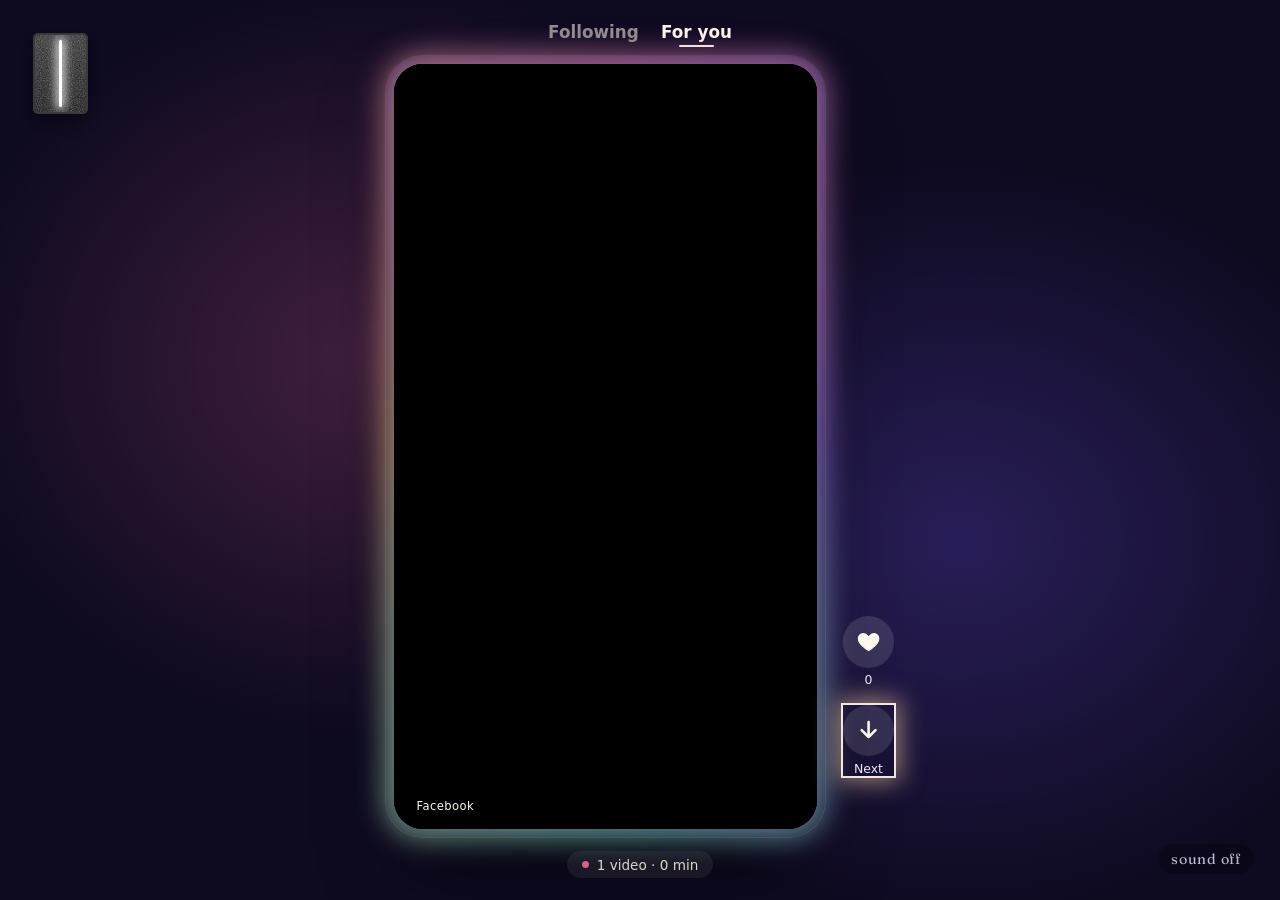
==== imagined-world/index.html @ 4d2391d4 "feat(imagined-world): sin paisaje; cada aparato tiene su propia experiencia Se quita el paisaje (Thr" ====
<!DOCTYPE html>
<html lang="en">
<head>
  <meta charset="UTF-8">
  <meta name="viewport" content="width=device-width, initial-scale=1">
  <title>Imagined World · Digital Escapism</title>
  <meta name="description" content="Imagined World: what the device gives you. Part of Digital Escapism.">
  <meta name="theme-color" content="#0e0a20">

  <!-- Única dependencia externa: tipografía Fraunces (SIL Open Font License) -->
  <link rel="preconnect" href="https://fonts.googleapis.com">
  <link rel="preconnect" href="https://fonts.gstatic.com" crossorigin>
  <link rel="stylesheet" href="https://fonts.googleapis.com/css2?family=Fraunces:ital,opsz,wght@0,9..144,300;0,9..144,400;0,9..144,600;1,9..144,300;1,9..144,400&display=swap">

  <link rel="stylesheet" href="css/imagined.css">     <!-- base, portal, reels -->
  <link rel="stylesheet" href="css/experiences.css">  <!-- series, juego, música, decisiones, VR, construir -->
</head>
<body class="iw-body">

  <!-- ============ LA EXPERIENCIA DEL APARATO (la monta js/exp-*.js) ============ -->
  <main class="iw-stage" id="iw-stage" aria-label="The imagined world"></main>

  <!-- Tarjeta de inicio del aparato ("Play" / "Start": también enciende el sonido) -->
  <div class="iw-card" id="iw-card" hidden>
    <p class="iw-card__kicker"></p>
    <h1 class="iw-card__title"></h1>
    <p class="iw-card__sub"></p>
    <button class="iw-card__go" type="button">Play</button>
  </div>

  <!-- ============ REELS: el celular (reels.js) ============ -->
  <section class="iw-reels" id="iw-reels" aria-label="Short videos" hidden>
    <div class="iw-reels__top" aria-hidden="true">
      <span class="iw-reels__tab">Following</span>
      <span class="iw-reels__tab iw-reels__tab--on">For you</span>
    </div>

    <div class="iw-reels__stage">
      <div class="iw-reels__phone">
        <div class="iw-reels__screen" id="iw-reels-screen"><!-- reels.js --></div>
      </div>

      <div class="iw-reels__rail">
        <button class="iw-reels__btn" id="iw-reels-like" type="button" aria-label="Like this video">
          <svg viewBox="0 0 24 24" aria-hidden="true"><path d="M12 20.5s-7.5-4.6-9.3-9.2C1.4 8 3.4 4.5 6.9 4.5c2.1 0 3.6 1.2 5.1 3 1.5-1.8 3-3 5.1-3 3.5 0 5.5 3.5 4.2 6.8-1.8 4.6-9.3 9.2-9.3 9.2z"/></svg>
          <span id="iw-reels-likes">0</span>
        </button>
        <button class="iw-reels__btn" id="iw-reels-next" type="button" aria-label="Next video">
          <svg viewBox="0 0 24 24" aria-hidden="true"><path d="M12 4v14M5.5 11.5 12 18l6.5-6.5" fill="none" stroke-width="2.4" stroke-linecap="round" stroke-linejoin="round"/></svg>
          <span>Next</span>
        </button>
      </div>
    </div>

    <p class="iw-reels__meter"><span class="iw-reels__dot" aria-hidden="true"></span><span id="iw-reels-meter">0 videos · 0 min</span></p>
  </section>

  <p class="iw-toast" id="iw-toast" aria-live="polite"></p>

  <!-- PORTAL a la realidad: gris, parpadea y llama la atención cada vez más -->
  <a class="iw-portal" id="iw-portal" href="../muted-world/index.html" aria-label="A crack back to your room. Return to the real world">
    <span class="iw-portal__ring" aria-hidden="true"></span>
    <span class="iw-portal__door" aria-hidden="true"><span class="iw-portal__crack"></span></span>
    <span class="iw-portal__msg" id="iw-portal-msg" aria-hidden="true"></span>
  </a>

  <button class="iw-mute" id="iw-mute" type="button" aria-pressed="true">sound off</button>

  <!-- Llegada: el blanco de la transición se abre -->
  <div class="iw-flash" id="iw-flash" aria-hidden="true"></div>

  <noscript>
    <p class="iw-noscript">This world needs JavaScript to open.</p>
  </noscript>

  <!-- Scripts clásicos (funcionan también con doble clic). El orden importa. -->
  <script src="js/scene-data.js"></script>
  <script src="js/audio.js"></script>
  <script src="js/residual-motif.js"></script>
  <script src="js/media-links.js"></script>   <!-- ← tus 10 links -->
  <script src="js/reels.js"></script>         <!-- celular -->
  <script src="js/exp-video.js"></script>     <!-- portátil -->
  <script src="js/exp-online.js"></script>    <!-- mando -->
  <script src="js/exp-music.js"></script>     <!-- audífonos -->
  <script src="js/exp-choice.js"></script>    <!-- computadora -->
  <script src="js/exp-vr.js"></script>        <!-- lentes VR -->
  <script src="js/exp-sandbox.js"></script>   <!-- consola portátil -->
  <script src="js/imagined.js"></script>
</body>
</html>
---- imagined-world/css/imagined.css ----
/* =========================================================================
   IMAGINED WORLD · imagined.css
   Base común: escenario, tarjeta de inicio, avisos, portal a la realidad,
   sonido y el reproductor de reels (celular). Las demás experiencias
   están en experiences.css. Todas las clases usan el prefijo .iw-
   ========================================================================= */

:root {
  --iw-text: #fff8ef;
  --iw-text-soft: #f1e4ff;
  --iw-warm: #ffd9a8;
  --iw-bg: #0e0a20;
  --iw-font: "Fraunces", Georgia, "Times New Roman", serif;
  --iw-ui: system-ui, -apple-system, "Segoe UI", Roboto, sans-serif;
  --iw-ease: cubic-bezier(.33, 0, .2, 1);
}

*, *::before, *::after { box-sizing: border-box; }

html, body { margin: 0; height: 100%; }

.iw-body {
  overflow: hidden;
  background: var(--iw-bg);
  color: var(--iw-text);
  font-family: var(--iw-font);
  -webkit-font-smoothing: antialiased;
  -webkit-tap-highlight-color: transparent;
}

/* :where() deja este reset con prioridad baja: cada botón define su estilo */
.iw-body :where(button) {
  font: inherit;
  color: inherit;
  background: none;
  border: 0;
  padding: 0;
  cursor: pointer;
}

.iw-body :focus { outline: none; }
.iw-body :focus-visible {
  outline: none;
  box-shadow: 0 0 0 2px rgba(255, 248, 239, .9), 0 0 24px 6px rgba(255, 217, 168, .55);
}

/* Lo oculto con el atributo hidden se queda oculto aunque su clase defina display */
[hidden] { display: none !important; }

.iw-visually-hidden {
  position: absolute;
  width: 1px;
  height: 1px;
  overflow: hidden;
  clip: rect(0 0 0 0);
  white-space: nowrap;
}

/* La experiencia del aparato ocupa toda la pantalla */
.iw-stage {
  position: fixed;
  inset: 0;
  overflow: hidden;
}

/* El residuo de la realidad: siempre en gris */
.iw-residue {
  display: block;
  filter: grayscale(1) drop-shadow(0 0 12px rgba(255, 255, 255, .2));
  user-select: none;
  -webkit-user-drag: none;
}

.iw-residue-btn {
  position: absolute;
  z-index: 3;
  border-radius: 50%;
}

.iw-residue-btn .iw-residue { width: 100%; height: 100%; }

/* =========================================================================
   TARJETA DE INICIO ("Play" / "Start")
   ========================================================================= */
.iw-card {
  position: fixed;
  inset: 0;
  z-index: 20;
  display: grid;
  place-content: center;
  justify-items: center;
  gap: .8rem;
  padding: 1.5rem;
  text-align: center;
  background: radial-gradient(ellipse 60% 55% at 50% 50%, rgba(30, 20, 60, .55), rgba(8, 6, 18, .86));
  backdrop-filter: blur(10px);
  -webkit-backdrop-filter: blur(10px);
  opacity: 0;
  transition: opacity .5s var(--iw-ease);
}

.iw-card--on { opacity: 1; }

.iw-card__kicker {
  margin: 0;
  color: var(--iw-text-soft);
  font-family: var(--iw-ui);
  font-size: .78rem;
  font-weight: 600;
  letter-spacing: .3em;
  text-transform: uppercase;
  opacity: .8;
}

.iw-card__title {
  margin: 0;
  font-weight: 300;
  font-style: italic;
  font-size: clamp(2.4rem, 7vw, 5rem);
  line-height: 1;
}

.iw-card__sub {
  max-width: 30ch;
  margin: 0 0 1rem;
  color: var(--iw-text-soft);
  font-size: clamp(1.05rem, 2vw, 1.35rem);
  font-style: italic;
}

.iw-card__go {
  min-width: 9rem;
  padding: .95rem 2.2rem;
  border-radius: 999px;
  background: linear-gradient(135deg, #ff8fc4, #b38cff);
  color: #1a1030;
  font-family: var(--iw-ui);
  font-size: 1rem;
  font-weight: 700;
  letter-spacing: .12em;
  text-transform: uppercase;
  box-shadow: 0 10px 40px -8px rgba(255, 143, 196, .7);
  transition: scale .2s, box-shadow .2s;
}

.iw-body .iw-card__go:hover { scale: 1.05; box-shadow: 0 14px 50px -6px rgba(255, 143, 196, .9); }

/* =========================================================================
   AVISOS Y SONIDO
   ========================================================================= */
.iw-toast {
  position: fixed;
  left: 50%;
  bottom: clamp(8rem, 22vh, 11rem);   /* por encima de paletas y paneles */
  z-index: 14;
  width: min(34rem, 88vw);
  margin: 0;
  translate: -50% 0;
  text-align: center;
  font-style: italic;
  font-size: clamp(1.1rem, 2.3vw, 1.6rem);
  text-shadow: 0 3px 18px rgba(0, 0, 0, .8);
  opacity: 0;
  pointer-events: none;
  transition: opacity .9s var(--iw-ease);
}

.iw-toast--on { opacity: 1; }

.iw-mute {
  position: fixed;
  right: clamp(.9rem, 3vw, 1.6rem);
  bottom: clamp(.9rem, 3vw, 1.6rem);
  z-index: 16;
  padding: .4rem .85rem;
  border-radius: 999px;
  background: rgba(0, 0, 0, .3);
  color: var(--iw-text-soft);
  font-size: .9rem;
  letter-spacing: .05em;
  opacity: .8;
}

.iw-body .iw-mute:hover { opacity: 1; }

.iw-flash {
  position: fixed;
  inset: 0;
  z-index: 50;
  background: #fff;
  pointer-events: none;
  transition: opacity 2.4s var(--iw-ease);
}

.iw-flash--gone { opacity: 0; }

.iw-noscript {
  position: fixed;
  inset: 0;
  z-index: 60;
  display: grid;
  place-items: center;
  margin: 0;
  background: var(--iw-bg);
  font-style: italic;
  font-size: 1.4rem;
}

/* =========================================================================
   PORTAL A LA REALIDAD
   Lo único en blanco y negro (como el Muted World). Parpadea como un
   fluorescente viejo y, con el tiempo, llama más (--louder, --loudest).
   ========================================================================= */
.iw-portal {
  position: fixed;
  left: clamp(.9rem, 3vw, 1.8rem);
  top: clamp(.9rem, 3vw, 1.8rem);
  z-index: 18;
  display: grid;
  grid-template-columns: auto auto;
  align-items: center;
  gap: .8rem;
  padding: .4rem;
  border-radius: 1rem;
  color: #d0d0d0;
  text-decoration: none;
  filter: grayscale(1);
}

.iw-portal__door {
  position: relative;
  width: clamp(2.6rem, 4vw, 3.4rem);
  aspect-ratio: 2 / 3;
  overflow: hidden;
  border-radius: 3px;
  background:
    url("data:image/svg+xml,%3Csvg xmlns='http://www.w3.org/2000/svg' width='80' height='80'%3E%3Cfilter id='n'%3E%3CfeTurbulence type='fractalNoise' baseFrequency='.9' numOctaves='2'/%3E%3C/filter%3E%3Crect width='100%25' height='100%25' filter='url(%23n)' opacity='.5'/%3E%3C/svg%3E"),
    linear-gradient(180deg, #2a2a2a, #0c0c0c);
  box-shadow: 0 0 0 2px #3a3a3a, 0 8px 24px rgba(0, 0, 0, .55);
  transition: scale .6s var(--iw-ease);
}

.iw-portal__crack {
  position: absolute;
  left: 46%;
  top: 6%;
  bottom: 6%;
  width: 3px;
  border-radius: 2px;
  background: #fff;
  box-shadow: 0 0 10px 3px rgba(255, 255, 255, .8);
  animation: iw-fluorescente 3.2s steps(1) infinite;
}

.iw-portal__ring {
  position: absolute;
  left: .4rem;
  top: 50%;
  width: clamp(2.6rem, 4vw, 3.4rem);
  aspect-ratio: 2 / 3;
  translate: 0 -50%;
  border: 2px solid rgba(220, 220, 220, .7);
  border-radius: 6px;
  pointer-events: none;
  animation: iw-llamar 2.6s ease-out infinite;
}

.iw-portal__msg {
  max-width: 13rem;
  padding: .3rem .6rem;
  border-radius: .4rem;
  background: rgba(10, 10, 10, .6);
  font-family: "EB Garamond", Georgia, serif;
  font-style: italic;
  font-size: clamp(.85rem, 1.3vw, 1rem);
  line-height: 1.25;
  opacity: 0;
  transition: opacity 1.2s var(--iw-ease);
}

.iw-portal__msg--on { opacity: 1; }

.iw-body .iw-portal:hover .iw-portal__door,
.iw-body .iw-portal:focus-visible .iw-portal__door { scale: 1.12; }

.iw-body .iw-portal:focus-visible { box-shadow: 0 0 0 2px #d0d0d0, 0 0 24px 6px rgba(210, 210, 210, .5); }

.iw-portal--louder .iw-portal__crack { animation-duration: 1.6s; }
.iw-portal--louder .iw-portal__ring { animation-duration: 1.6s; border-width: 3px; }
.iw-portal--loudest .iw-portal__crack { animation-duration: .9s; }
.iw-portal--loudest .iw-portal__ring { animation-duration: 1.1s; }
.iw-portal--loudest .iw-portal__door { animation: iw-zumbido 4s ease-in-out infinite; }

@keyframes iw-fluorescente {
  0%, 100% { opacity: 1; }
  8% { opacity: .2; }
  10% { opacity: 1; }
  46% { opacity: .9; }
  48% { opacity: .1; }
  51% { opacity: 1; }
  53% { opacity: .35; }
  55% { opacity: 1; }
}

@keyframes iw-llamar {
  0% { opacity: .9; scale: 1; }
  100% { opacity: 0; scale: 1.9; }
}

@keyframes iw-zumbido {
  0%, 86%, 100% { translate: 0 0; }
  88% { translate: -2px 0; }
  90% { translate: 2px 0; }
  92% { translate: -2px 0; }
  94% { translate: 1px 0; }
}

@keyframes iw-latido { to { scale: .8; opacity: .75; } }
@keyframes iw-flotar {
  from { transform: translateY(-6px); }
  to { transform: translateY(6px); }
}

/* =========================================================================
   REELS · el celular (reels.js)
   ========================================================================= */
.iw-reels {
  position: fixed;
  inset: 0;
  z-index: 11;
  display: grid;
  grid-template-rows: auto 1fr auto;
  justify-items: center;
  align-items: center;
  gap: .9rem;
  padding: clamp(.8rem, 2.4vh, 1.6rem) 1rem;
  background:
    radial-gradient(ellipse 50% 60% at 30% 40%, rgba(255, 110, 170, .22), transparent 70%),
    radial-gradient(ellipse 50% 60% at 75% 60%, rgba(120, 90, 255, .25), transparent 70%),
    #0e0a20;
  opacity: 0;
  transition: opacity .6s var(--iw-ease);
}

.iw-reels--on { opacity: 1; }

.iw-reels__top {
  display: flex;
  gap: 1.4rem;
  font-family: var(--iw-ui);
  font-size: clamp(.95rem, 1.6vw, 1.05rem);
  font-weight: 600;
}

.iw-reels__tab { color: rgba(255, 248, 239, .55); }

.iw-reels__tab--on {
  position: relative;
  color: var(--iw-text);
}

.iw-reels__tab--on::after {
  content: "";
  position: absolute;
  left: 25%;
  right: 25%;
  bottom: -.35rem;
  height: 2px;
  border-radius: 2px;
  background: var(--iw-text);
}

.iw-reels__stage {
  display: flex;
  align-items: flex-end;
  gap: 1.1rem;
  height: 100%;
  min-height: 0;
}

.iw-reels__phone {
  position: relative;
  height: min(100%, 880px);
  aspect-ratio: 9 / 16;
  max-width: calc(100vw - 7rem);
  padding: 8px;
  border-radius: 2.3rem;
  background: linear-gradient(160deg, #2a2347, #100c20);
  box-shadow: 0 0 0 1px rgba(255, 255, 255, .1), 0 40px 90px -30px rgba(0, 0, 0, .9);
  isolation: isolate;
}

/* Marco con luz que gira */
.iw-reels__phone::before {
  content: "";
  position: absolute;
  inset: -3px;
  z-index: -1;
  border-radius: 2.5rem;
  background: conic-gradient(from var(--iw-giro, 0deg), #ff8fc4, #b38cff, #7fe6d0, #ffd28a, #ff8fc4);
  filter: blur(14px);
  opacity: .55;
  animation: iw-borde 8s linear infinite;
}

@property --iw-giro {
  syntax: "<angle>";
  inherits: false;
  initial-value: 0deg;
}

@keyframes iw-borde { to { --iw-giro: 360deg; } }

.iw-reels__screen {
  position: relative;
  height: 100%;
  overflow: hidden;
  border-radius: 1.8rem;
  background: #000;
}

.iw-reel {
  position: absolute;
  inset: 0;
  display: grid;
  place-items: center;
  background: #000;
  transition: transform .65s cubic-bezier(.3, 0, .2, 1), opacity .65s;
}

.iw-reel--in { transform: translateY(100%); }
.iw-reel--out { transform: translateY(-100%); opacity: .4; }

.iw-reel iframe {
  position: absolute;
  inset: 0;
  width: 100%;
  height: 100%;
  border: 0;
  background: #000;
}

.iw-reel__loading {
  position: absolute;
  inset: 0;
  background: linear-gradient(110deg, #120c24 30%, #2b2050 50%, #120c24 70%) 0 0 / 300% 100%;
  animation: iw-cargando 1.4s linear infinite;
  pointer-events: none;
  transition: opacity .6s;
}

.iw-reel--loaded .iw-reel__loading { opacity: 0; }

@keyframes iw-cargando { to { background-position: -300% 0; } }

.iw-reel__chip {
  position: absolute;
  left: .8rem;
  bottom: .8rem;
  padding: .2rem .6rem;
  border-radius: 999px;
  background: rgba(0, 0, 0, .45);
  font-family: var(--iw-ui);
  font-size: .72rem;
  letter-spacing: .04em;
  pointer-events: none;
}

.iw-reel--card {
  align-content: center;
  gap: .6rem;
  padding: 2rem;
  text-align: center;
  background: linear-gradient(160deg, #3a2a6e, #1a1238 60%, #4a1f4f);
}

.iw-reel__platform { margin: 0; font-size: 1.6rem; font-style: italic; }
.iw-reel__note { margin: 0; opacity: .8; }

.iw-reel__open {
  margin-top: .6rem;
  padding: .6rem 1.3rem;
  border: 1px solid rgba(255, 248, 239, .7);
  border-radius: 999px;
  color: var(--iw-text);
  text-decoration: none;
}

/* El residuo en el feed: la foto vacía, en gris */
.iw-reel--blank {
  align-content: center;
  gap: .5rem;
  background: #d9d9d9;
  color: #2a2a2a;
  filter: grayscale(1);
  font-family: "EB Garamond", Georgia, serif;
  font-style: italic;
  font-size: 1.3rem;
}

.iw-reel--blank img { width: 42%; opacity: .8; }
.iw-reel--blank p { margin: 0; }

.iw-reel__sub { font-size: .85rem; opacity: .65; }

.iw-reel--gen {
  overflow: hidden;
  background: linear-gradient(160deg, hsl(var(--h) 70% 30%), hsl(calc(var(--h) + 60) 70% 18%));
}

.iw-reel__blob {
  position: absolute;
  width: 70%;
  aspect-ratio: 1;
  border-radius: 50%;
  background: radial-gradient(circle, hsl(calc(var(--h) + 30) 90% 70%), transparent 70%);
  animation: iw-flotar 3s ease-in-out infinite alternate;
}

.iw-reel__blob--2 { width: 50%; translate: 30% 40%; animation-delay: -1.5s; }

.iw-reel--gen .iw-reel__sub { position: absolute; bottom: 1.2rem; }

.iw-reels__rail {
  display: grid;
  gap: 1.1rem;
  padding-bottom: 12%;
}

.iw-reels__btn {
  position: relative;
  display: grid;
  justify-items: center;
  gap: .3rem;
  font-family: var(--iw-ui);
  font-size: .78rem;
  color: var(--iw-text-soft);
}

.iw-reels__btn svg {
  width: 3.2rem;
  height: 3.2rem;
  padding: .8rem;
  border-radius: 50%;
  background: rgba(255, 255, 255, .12);
  fill: var(--iw-text);
  stroke: var(--iw-text);
  transition: background-color .3s, scale .3s;
}

.iw-reels__btn #iw-reels-likes { font-variant-numeric: tabular-nums; }

.iw-body .iw-reels__btn:hover svg { background: rgba(255, 255, 255, .22); scale: 1.06; }

.iw-reels__btn--liked svg { fill: #ff6f9c; stroke: #ff6f9c; }

.iw-reels__heart {
  position: absolute;
  left: 50%;
  top: 30%;
  width: 14px;
  aspect-ratio: 1;
  margin-left: -7px;
  background: #ff6f9c;
  clip-path: polygon(50% 100%, 4% 46%, 2% 22%, 16% 4%, 34% 2%, 50% 18%, 66% 2%, 84% 4%, 98% 22%, 96% 46%);
  pointer-events: none;
  animation: iw-corazon var(--d, 1.2s) ease-out forwards;
}

@keyframes iw-corazon {
  to { transform: translate(var(--dx), -90px) scale(1.6); opacity: 0; }
}

.iw-reels__meter {
  display: flex;
  align-items: center;
  gap: .5rem;
  margin: 0;
  padding: .35rem .9rem;
  border-radius: 999px;
  background: rgba(255, 255, 255, .08);
  font-family: var(--iw-ui);
  font-size: .85rem;
  font-variant-numeric: tabular-nums;
  opacity: .85;
}

.iw-reels__dot {
  width: 7px;
  height: 7px;
  border-radius: 50%;
  background: #ff6f9c;
  animation: iw-latido 1.2s ease-in-out infinite alternate;
}

@media (max-width: 40rem) {
  .iw-reels { padding: .6rem; gap: .5rem; }
  .iw-reels__stage { position: relative; width: 100%; justify-content: center; }
  .iw-reels__phone { width: 100%; height: 100%; max-width: none; aspect-ratio: auto; padding: 5px; border-radius: 1.6rem; }
  .iw-reels__screen { border-radius: 1.3rem; }
  .iw-reels__rail {
    position: absolute;
    right: .7rem;
    bottom: 14%;
    z-index: 2;
    padding: 0;
  }
  .iw-reels__btn span { display: none; }
  .iw-reels__btn svg { width: 2.8rem; height: 2.8rem; padding: .7rem; background: rgba(0, 0, 0, .4); }
}

/* Movimiento reducido: sin animaciones */
@media (prefers-reduced-motion: reduce) {
  *, *::before, *::after {
    animation: none !important;
    transition-duration: .01ms !important;
  }
}
---- imagined-world/css/experiences.css ----
/* =========================================================================
   IMAGINED WORLD · experiences.css
   Una sección por aparato. Arriba a la izquierda siempre está el portal;
   abajo a la derecha, el botón de sonido. Prefijo obligatorio: .iw-
   ========================================================================= */

/* Común: lienzo a pantalla completa */
.iw-game, .iw-music, .iw-video, .iw-choice, .iw-vr, .iw-sand { position: absolute; inset: 0; }

.iw-game__canvas, .iw-music__canvas, .iw-video__canvas, .iw-choice__canvas, .iw-vr__canvas, .iw-sand__canvas {
  position: absolute;
  inset: 0;
  width: 100%;
  height: 100%;
  display: block;
  touch-action: none;
}

.iw-game__help, .iw-music__help, .iw-vr__help {
  position: absolute;
  left: 50%;
  bottom: clamp(.8rem, 3vh, 1.4rem);
  margin: 0;
  translate: -50% 0;
  font-family: var(--iw-ui);
  font-size: .78rem;
  letter-spacing: .04em;
  opacity: .55;
  white-space: nowrap;
  pointer-events: none;
}

@media (max-width: 40rem) {
  .iw-game__help, .iw-music__help, .iw-vr__help {
    bottom: 3.6rem;
    width: 80vw;
    white-space: normal;
    text-align: center;
  }
}

/* =========================================================================
   MANDO · JUEGO EN LÍNEA
   ========================================================================= */
.iw-game { cursor: crosshair; font-family: var(--iw-ui); }

.iw-game__hud {
  position: absolute;
  top: clamp(.9rem, 3vw, 1.6rem);
  right: clamp(.9rem, 3vw, 1.6rem);
  display: grid;
  justify-items: end;
  gap: .2rem;
  text-align: right;
  pointer-events: none;
}

.iw-game__score { display: grid; margin: 0; line-height: 1; }
.iw-game__score b { font-size: clamp(2rem, 5vw, 3.4rem); font-weight: 800; font-variant-numeric: tabular-nums; text-shadow: 0 0 22px rgba(180, 140, 255, .8); }
.iw-game__score span { font-size: .7rem; letter-spacing: .3em; text-transform: uppercase; opacity: .6; }

.iw-game__combo {
  margin: .2rem 0 0;
  font-size: 1.4rem;
  font-weight: 800;
  color: #b38cff;
  transition: color .2s, scale .2s;
}

.iw-game__combo--hot { color: #ff8fc4; scale: 1.25; text-shadow: 0 0 18px #ff8fc4; }

.iw-game__round { margin: 0; font-size: .8rem; letter-spacing: .2em; text-transform: uppercase; opacity: .7; }

/* Tus amigos conectados */
.iw-game__party {
  position: absolute;
  top: clamp(7.5rem, 18vh, 9.5rem);
  left: clamp(.9rem, 3vw, 1.8rem);
  display: grid;
  gap: .35rem;
  margin: 0;
  padding: 0;
  list-style: none;
  font-size: .8rem;
  pointer-events: none;
}

.iw-game__party li { display: flex; align-items: center; gap: .45rem; }
.iw-game__party i { width: 8px; height: 8px; border-radius: 50%; box-shadow: 0 0 8px currentColor; }
.iw-game__you i { background: #bff6ff; }

/* Chat de la partida */
.iw-game__chat {
  position: absolute;
  left: clamp(.9rem, 3vw, 1.8rem);
  bottom: clamp(2.8rem, 8vh, 4rem);
  display: grid;
  gap: .3rem;
  width: min(22rem, 70vw);
  margin: 0;
  padding: 0;
  list-style: none;
  font-size: .88rem;
  pointer-events: none;
}

.iw-game__chat li {
  padding: .3rem .6rem;
  border-radius: .5rem;
  background: rgba(10, 6, 30, .55);
  animation: iw-chat .35s var(--iw-ease) both;
}

.iw-game__chat li b { font-weight: 700; }

/* El mensaje de fuera: gris, sin abrir */
.iw-game__outside {
  color: #9a9a9a;
  font-family: "EB Garamond", Georgia, serif;
  font-style: italic;
  filter: grayscale(1);
}

@keyframes iw-chat { from { opacity: 0; translate: -12px 0; } }

.iw-game__banner {
  position: absolute;
  left: 50%;
  top: 34%;
  margin: 0;
  translate: -50% -50%;
  font-size: clamp(2.2rem, 7vw, 5rem);
  font-weight: 800;
  letter-spacing: .08em;
  text-transform: uppercase;
  text-shadow: 0 0 30px #b38cff;
  opacity: 0;
  pointer-events: none;
}

.iw-game__banner--on { animation: iw-banner 1.6s var(--iw-ease) both; }

@keyframes iw-banner {
  0% { opacity: 0; scale: .6; }
  20% { opacity: 1; scale: 1.05; }
  70% { opacity: 1; scale: 1; }
  100% { opacity: 0; scale: 1.15; }
}

/* La burbuja sin respuesta flota sola, en gris */
.iw-game__residue {
  left: 58%;
  top: 18%;
  width: clamp(4rem, 9vw, 7rem);
  aspect-ratio: 1;
  opacity: .6;
  animation: iw-deriva-lenta 26s ease-in-out infinite alternate;
}

@keyframes iw-deriva-lenta {
  0% { translate: 0 0; }
  50% { translate: -30vw 18vh; }
  100% { translate: 12vw 40vh; }
}

/* =========================================================================
   AUDÍFONOS · MÚSICA
   ========================================================================= */
.iw-music { --vol: .35; }

/* Las voces de la realidad: se apagan cuando sube el volumen */
.iw-music__voices { position: absolute; inset: 0; pointer-events: none; }

.iw-music__voices span {
  position: absolute;
  left: var(--x);
  top: var(--y);
  color: #c9c9c9;
  font-family: "EB Garamond", Georgia, serif;
  font-style: italic;
  font-size: clamp(1rem, 2.2vw, 1.6rem);
  filter: grayscale(1) blur(calc(var(--vol) * 6px));
  opacity: calc(1 - var(--vol) * 1.1);
  animation: iw-voz 14s ease-in-out calc(var(--i) * -2.3s) infinite alternate;
  transition: opacity .4s, filter .4s;
}

@keyframes iw-voz { to { translate: 4vw -3vh; } }

.iw-music__track {
  position: absolute;
  left: clamp(.9rem, 3vw, 1.8rem);
  bottom: clamp(1rem, 4vh, 2rem);
  width: min(20rem, 60vw);
  padding: .9rem 1.1rem;
  border-radius: 1rem;
  background: rgba(14, 8, 40, .55);
  backdrop-filter: blur(10px);
  font-family: var(--iw-ui);
}

.iw-music__now { margin: 0; font-size: .68rem; letter-spacing: .25em; text-transform: uppercase; opacity: .6; }
.iw-music__title { margin: .2rem 0 0; font-family: var(--iw-font); font-style: italic; font-size: 1.35rem; }
.iw-music__artist { margin: 0 0 .7rem; font-size: .78rem; opacity: .65; }

.iw-music__bar { height: 4px; overflow: hidden; border-radius: 4px; background: rgba(255, 255, 255, .15); }
.iw-music__bar span { display: block; height: 100%; background: linear-gradient(90deg, #ff8fc4, #b38cff); transform-origin: left; transform: scaleX(0); transition: transform .4s; }

.iw-music__section { margin: .45rem 0 0; font-size: .7rem; letter-spacing: .2em; text-transform: uppercase; opacity: .7; }
.iw-music[data-section="drop"] .iw-music__section { color: #ff8fc4; opacity: 1; }

/* Control de volumen grande y vertical */
.iw-music__volume {
  position: absolute;
  right: clamp(1rem, 4vw, 2.4rem);
  top: 50%;
  display: grid;
  justify-items: center;
  gap: .7rem;
  translate: 0 -50%;
  font-family: var(--iw-ui);
}

.iw-music__volume-label { font-size: .72rem; letter-spacing: .22em; text-transform: uppercase; }
.iw-music__volume-value { font-size: 1.1rem; font-weight: 700; font-variant-numeric: tabular-nums; }

.iw-music__volume input {
  writing-mode: vertical-lr;
  direction: rtl;
  width: 2.6rem;
  height: min(46vh, 22rem);
  accent-color: #ff8fc4;
  cursor: pointer;
}

.iw-music__residue {
  right: clamp(5rem, 12vw, 9rem);
  top: clamp(5rem, 14vh, 8rem);
  width: clamp(3.4rem, 7vw, 5rem);
  aspect-ratio: 1;
  opacity: .75;
}

/* =========================================================================
   PORTÁTIL · SERIES
   ========================================================================= */
.iw-video { font-family: var(--iw-ui); background: #000; }

/* Franjas de cine */
.iw-video__bars {
  position: absolute;
  inset: 0;
  pointer-events: none;
  background: linear-gradient(#000 0 7%, transparent 7% 93%, #000 93%);
}

.iw-video__top {
  position: absolute;
  top: clamp(1rem, 3vw, 1.7rem);
  right: clamp(1rem, 3vw, 1.8rem);
  display: grid;
  justify-items: end;
  text-align: right;
}

.iw-video__show { margin: 0; font-size: .7rem; letter-spacing: .22em; text-transform: uppercase; opacity: .6; }
.iw-video__ep { margin: .2rem 0 0; font-weight: 700; }

/* Subtítulos */
.iw-video__sub {
  position: absolute;
  left: 50%;
  bottom: 19%;
  width: min(44rem, 90vw);
  margin: 0;
  translate: -50% 0;
  text-align: center;
  font-family: var(--iw-font);
  font-size: clamp(1.25rem, 2.8vw, 2rem);
  text-shadow: 0 2px 6px #000, 0 0 22px rgba(0, 0, 0, .9);
  min-height: 1.3em;
}

.iw-video__skip {
  position: absolute;
  right: clamp(1rem, 4vw, 2.4rem);
  bottom: 24%;
  padding: .7rem 1.3rem;
  border: 1px solid rgba(255, 255, 255, .6);
  border-radius: .4rem;
  background: rgba(0, 0, 0, .45);
  font-weight: 600;
}

.iw-video__controls {
  position: absolute;
  left: 0;
  right: 0;
  bottom: 0;
  padding: 2.2rem clamp(1rem, 4vw, 2.4rem) clamp(3.2rem, 8vh, 4rem);
  background: linear-gradient(transparent, rgba(0, 0, 0, .75));
}

.iw-video__title { margin: 0 0 .6rem; font-weight: 600; }

.iw-video__bar { height: 4px; overflow: hidden; border-radius: 4px; background: rgba(255, 255, 255, .25); }
.iw-video__bar span { display: block; height: 100%; background: #ff4f6a; transform-origin: left; transform: scaleX(0); }

.iw-video__time { margin: .45rem 0 0; font-size: .8rem; font-variant-numeric: tabular-nums; opacity: .75; }

/* "Next episode in 5…" */
.iw-video__next {
  position: absolute;
  inset: 0;
  z-index: 2;
  display: grid;
  place-content: center;
  justify-items: center;
  gap: .6rem;
  background: rgba(0, 0, 0, .9);
  text-align: center;
  animation: iw-chat .5s var(--iw-ease) both;
}

.iw-video__next-label { margin: 0; font-size: clamp(1.1rem, 2.4vw, 1.5rem); }
.iw-video__next-label b { font-size: 1.4em; color: #ff4f6a; }
.iw-video__next-title { margin: 0; font-family: var(--iw-font); font-style: italic; font-size: clamp(1.4rem, 3.4vw, 2.4rem); }

.iw-video__now {
  margin-top: .6rem;
  padding: .8rem 1.8rem;
  border-radius: .4rem;
  background: #fff;
  color: #000;
  font-weight: 700;
}

.iw-video__watched { margin: .8rem 0 0; font-size: .85rem; opacity: .6; }

/* El reflejo en la pantalla apagada: la pila de hojas */
.iw-video__reflection {
  position: absolute;
  left: 50%;
  top: 50%;
  translate: -50% -50%;
  width: min(36vmin, 18rem);
  aspect-ratio: 1;
  opacity: .22;
  filter: blur(1.5px);
  z-index: -1;
}

.iw-video__residue { position: absolute; inset: 0; width: 100%; height: 100%; }

/* =========================================================================
   COMPUTADORA · JUEGO DE DECISIONES
   ========================================================================= */
.iw-choice { font-family: var(--iw-ui); }

.iw-choice__hud {
  position: absolute;
  top: clamp(.9rem, 3vw, 1.6rem);
  right: clamp(.9rem, 3vw, 1.6rem);
  display: grid;
  justify-items: end;
  gap: .2rem;
  text-align: right;
}

.iw-choice__name { margin: 0; font-size: .7rem; letter-spacing: .25em; text-transform: uppercase; opacity: .75; }
.iw-choice__turn { margin: 0; font-size: 1.6rem; font-weight: 800; font-variant-numeric: tabular-nums; text-shadow: 0 2px 14px rgba(0, 0, 0, .5); }

/* El reloj detenido, junto al contador que sí avanza */
.iw-choice__residue {
  position: relative;
  width: clamp(3rem, 6vw, 4.4rem);
  aspect-ratio: 1;
  margin-top: .4rem;
  opacity: .85;
}

.iw-choice__panel {
  position: absolute;
  left: 50%;
  bottom: clamp(3rem, 8vh, 4.6rem);
  display: grid;
  justify-items: center;
  gap: .8rem;
  width: min(54rem, 94vw);
  translate: -50% 0;
}

.iw-choice__ask {
  margin: 0;
  font-family: var(--iw-font);
  font-style: italic;
  font-size: clamp(1.2rem, 2.6vw, 1.7rem);
  text-shadow: 0 2px 14px rgba(0, 0, 0, .6);
}

.iw-choice__options {
  display: grid;
  grid-template-columns: repeat(3, 1fr);
  gap: .7rem;
  width: 100%;
}

.iw-choice__options--in .iw-choice__opt { animation: iw-chat .45s var(--iw-ease) both; }
.iw-choice__options--in .iw-choice__opt:nth-child(2) { animation-delay: .08s; }
.iw-choice__options--in .iw-choice__opt:nth-child(3) { animation-delay: .16s; }

.iw-choice__opt {
  display: flex;
  align-items: center;
  gap: .7rem;
  min-height: 3.6rem;
  padding: .8rem 1rem;
  border: 1px solid rgba(255, 255, 255, .35);
  border-radius: .8rem;
  background: rgba(16, 10, 40, .55);
  backdrop-filter: blur(8px);
  font-size: clamp(.9rem, 1.6vw, 1.05rem);
  font-weight: 600;
  text-align: left;
  transition: background-color .2s, translate .2s, border-color .2s;
}

.iw-body .iw-choice__opt:hover { background: rgba(255, 143, 196, .3); border-color: #ff8fc4; translate: 0 -3px; }

.iw-choice__opt kbd {
  display: grid;
  place-items: center;
  flex: none;
  width: 1.7rem;
  height: 1.7rem;
  border-radius: .4rem;
  background: rgba(255, 255, 255, .15);
  font: inherit;
  font-size: .8rem;
}

@media (max-width: 40rem) {
  .iw-choice__options { grid-template-columns: 1fr; }
}

/* =========================================================================
   LENTES VR · VOLAR
   ========================================================================= */
.iw-vr { font-family: var(--iw-ui); }

/* Las dos lentes del visor: negro fuera de los dos círculos */
.iw-vr__lenses {
  position: absolute;
  inset: 0;
  pointer-events: none;
  background: #000;
  -webkit-mask:
    radial-gradient(circle at 30% 50%, transparent 0 34vmax, #000 calc(34vmax + 2px)),
    radial-gradient(circle at 70% 50%, transparent 0 34vmax, #000 calc(34vmax + 2px));
  -webkit-mask-composite: source-in;
  mask:
    radial-gradient(circle at 30% 50%, transparent 0 34vmax, #000 calc(34vmax + 2px)),
    radial-gradient(circle at 70% 50%, transparent 0 34vmax, #000 calc(34vmax + 2px));
  mask-composite: intersect;
  opacity: .85;
}

.iw-vr__hud {
  position: absolute;
  left: 50%;
  top: clamp(1rem, 4vh, 2rem);
  display: grid;
  justify-items: center;
  gap: .15rem;
  translate: -50% 0;
  padding: .6rem 1.2rem;
  border: 1px solid rgba(127, 230, 208, .45);
  border-radius: .8rem;
  background: rgba(6, 10, 30, .45);
  text-align: center;
}

.iw-vr__label { margin: 0; font-size: .65rem; letter-spacing: .3em; text-transform: uppercase; color: #7fe6d0; }
.iw-vr__goal { margin: 0; font-family: var(--iw-font); font-style: italic; font-size: clamp(1.1rem, 2.4vw, 1.5rem); }
.iw-vr__dist { margin: 0; font-size: .8rem; font-variant-numeric: tabular-nums; opacity: .8; }

.iw-vr__banner {
  position: absolute;
  left: 50%;
  top: 40%;
  margin: 0;
  translate: -50% -50%;
  font-size: clamp(1.6rem, 4vw, 2.8rem);
  font-weight: 700;
  letter-spacing: .06em;
  text-shadow: 0 0 24px #7fe6d0;
  opacity: 0;
  pointer-events: none;
}

.iw-vr__banner--on { animation: iw-banner 1.6s var(--iw-ease) both; }

/* La ventana encendida: fija en el horizonte, nunca se acerca */
.iw-vr__residue {
  left: 32%;
  top: calc(46% - 3.4rem);
  width: clamp(2.2rem, 4vw, 3rem);
  aspect-ratio: 1;
  opacity: .7;
}

/* =========================================================================
   CONSOLA · CONSTRUIR
   ========================================================================= */
.iw-sand { font-family: var(--iw-ui); cursor: cell; }

.iw-sand__count {
  position: absolute;
  top: clamp(.9rem, 3vw, 1.6rem);
  right: clamp(.9rem, 3vw, 1.6rem);
  margin: 0;
  padding: .4rem .8rem;
  border-radius: 999px;
  background: rgba(20, 30, 70, .35);
  font-size: .85rem;
}

.iw-sand__palette {
  position: absolute;
  left: 50%;
  bottom: clamp(3rem, 8vh, 4.4rem);
  display: flex;
  flex-wrap: wrap;
  justify-content: center;
  gap: .45rem;
  max-width: 94vw;
  padding: .55rem;
  translate: -50% 0;
  border-radius: 1rem;
  background: rgba(20, 24, 60, .5);
  backdrop-filter: blur(8px);
}

.iw-sand__swatch {
  position: relative;
  width: 2.6rem;
  height: 2.6rem;
  border-radius: .5rem;
  background: var(--c);
  box-shadow: inset 0 -4px 0 rgba(0, 0, 0, .18);
  transition: translate .15s;
}

.iw-sand__swatch--erase {
  background: repeating-linear-gradient(45deg, #ffffff 0 6px, #d8d8e8 6px 12px);
}

.iw-sand__swatch kbd {
  position: absolute;
  right: 3px;
  bottom: 2px;
  font: 600 .62rem var(--iw-ui);
  color: rgba(0, 0, 0, .5);
}

.iw-sand__swatch[aria-checked="true"] {
  translate: 0 -5px;
  box-shadow: 0 0 0 3px #fff, 0 8px 18px rgba(0, 0, 0, .35);
}
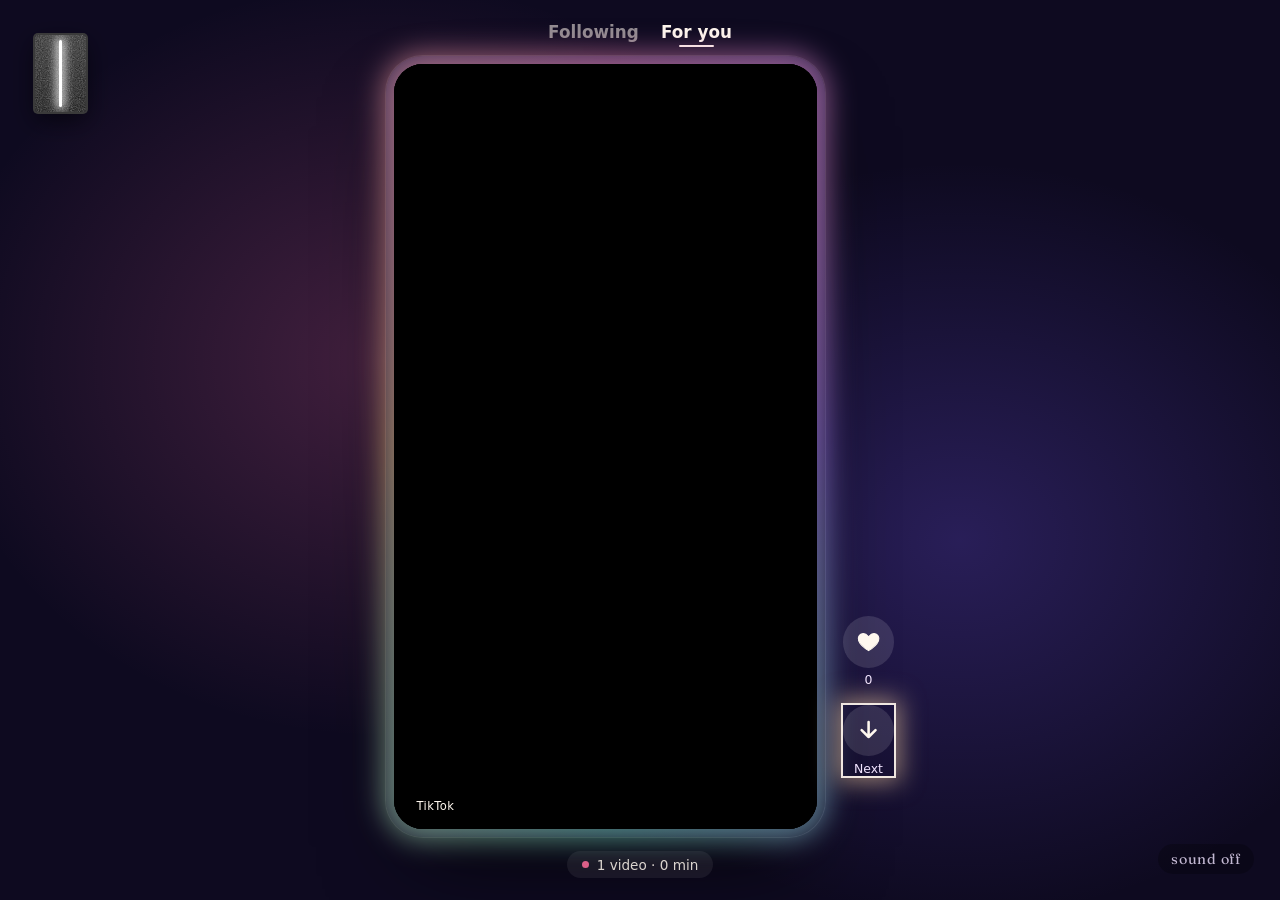
==== commit febd48b1: "feat(imagined-world): reproductor de música con portadas y sin pantallas de inicio - Sin tarjetas "P" ====
--- a/imagined-world/index.html
+++ b/imagined-world/index.html
@@ -19,14 +19,6 @@
 
   <!-- ============ LA EXPERIENCIA DEL APARATO (la monta js/exp-*.js) ============ -->
   <main class="iw-stage" id="iw-stage" aria-label="The imagined world"></main>
-
-  <!-- Tarjeta de inicio del aparato ("Play" / "Start": también enciende el sonido) -->
-  <div class="iw-card" id="iw-card" hidden>
-    <p class="iw-card__kicker"></p>
-    <h1 class="iw-card__title"></h1>
-    <p class="iw-card__sub"></p>
-    <button class="iw-card__go" type="button">Play</button>
-  </div>
 
   <!-- ============ REELS: el celular (reels.js) ============ -->
   <section class="iw-reels" id="iw-reels" aria-label="Short videos" hidden>
@@ -81,6 +73,7 @@
   <script src="js/reels.js"></script>         <!-- celular -->
   <script src="js/exp-video.js"></script>     <!-- portátil -->
   <script src="js/exp-online.js"></script>    <!-- mando -->
+  <script src="js/music-tracks.js"></script>  <!-- ← las canciones de los audífonos -->
   <script src="js/exp-music.js"></script>     <!-- audífonos -->
   <script src="js/exp-choice.js"></script>    <!-- computadora -->
   <script src="js/exp-vr.js"></script>        <!-- lentes VR -->
--- a/imagined-world/css/imagined.css
+++ b/imagined-world/css/imagined.css
@@ -182,6 +182,14 @@
 }
 
 .iw-body .iw-mute:hover { opacity: 1; }
+
+/* El navegador aún no deja sonar: una pista discreta que late */
+.iw-mute--hint {
+  background: rgba(255, 143, 196, .25);
+  color: #fff;
+  opacity: 1;
+  animation: iw-latido 1.4s ease-in-out infinite alternate;
+}
 
 .iw-flash {
   position: fixed;
--- a/imagined-world/css/experiences.css
+++ b/imagined-world/css/experiences.css
@@ -166,79 +166,310 @@
 /* =========================================================================
    AUDÍFONOS · MÚSICA
    ========================================================================= */
-.iw-music { --vol: .35; }
-
-/* Las voces de la realidad: se apagan cuando sube el volumen */
-.iw-music__voices { position: absolute; inset: 0; pointer-events: none; }
-
-.iw-music__voices span {
+/* Pared de portadas + reproductor abajo */
+.iw-mp {
+  position: absolute;
+  inset: 0;
+  overflow: hidden;
+  font-family: var(--iw-ui);
+  background: #0c0818;
+}
+
+/* Fondo: la portada que suena, enorme y desenfocada */
+.iw-mp__bg {
+  position: absolute;
+  inset: -12%;
+  background-position: center;
+  background-size: cover;
+  filter: blur(70px) saturate(1.5) brightness(.5);
+  transition: opacity 1s;
+}
+
+/* Géneros */
+.iw-mp__genres {
+  position: absolute;
+  top: clamp(1rem, 3vw, 1.6rem);
+  left: 50%;
+  z-index: 2;
+  display: flex;
+  gap: .45rem;
+  max-width: calc(100vw - 13rem);
+  overflow-x: auto;
+  scrollbar-width: none;
+  translate: -50% 0;
+}
+
+.iw-mp__chip {
+  flex: none;
+  padding: .45rem .95rem;
+  border-radius: 999px;
+  background: rgba(255, 255, 255, .12);
+  font-size: .85rem;
+  font-weight: 600;
+  transition: background-color .2s, color .2s;
+}
+
+.iw-body .iw-mp__chip:hover { background: rgba(255, 255, 255, .22); }
+.iw-mp__chip[aria-pressed="true"] { background: #fff; color: #120c24; }
+
+/* La pared: cuadritos de portadas */
+.iw-mp__grid {
+  position: absolute;
+  inset: clamp(6.6rem, 14vh, 7.6rem) 0 6.6rem 0;   /* debajo del portal */
+  display: grid;
+  grid-template-columns: repeat(auto-fill, minmax(clamp(96px, 11vw, 170px), 1fr));
+  align-content: start;
+  gap: clamp(.4rem, 1vw, .7rem);
+  padding: 0 clamp(.8rem, 3vw, 2rem) 1rem;
+  overflow-y: auto;
+  scrollbar-width: thin;
+  scrollbar-color: rgba(255, 255, 255, .25) transparent;
+  transition: filter 1.2s var(--iw-ease);
+}
+
+.iw-mp__tile {
+  position: relative;
+  aspect-ratio: 1;
+  overflow: hidden;
+  border-radius: .6rem;
+  background: #1c1530;
+  box-shadow: 0 10px 24px -12px rgba(0, 0, 0, .8);
+  transition: scale .25s var(--iw-ease), box-shadow .25s;
+}
+
+/* La imagen va fuera del flujo: así el cuadrito es siempre 1:1 y las filas no se pisan */
+.iw-mp__tile img { position: absolute; inset: 0; width: 100%; height: 100%; object-fit: cover; display: block; }
+
+.iw-body .iw-mp__tile:hover, .iw-mp__tile:focus-visible { scale: 1.04; z-index: 1; }
+
+.iw-mp__tile-genre {
+  position: absolute;
+  left: .4rem;
+  top: .4rem;
+  padding: .12rem .45rem;
+  border-radius: 999px;
+  background: rgba(0, 0, 0, .5);
+  font-size: .62rem;
+  font-weight: 600;
+  letter-spacing: .04em;
+  opacity: 0;
+  transition: opacity .2s;
+}
+
+.iw-mp__tile-info {
+  position: absolute;
+  inset: auto 0 0 0;
+  display: grid;
+  padding: 1.6rem .55rem .5rem;
+  background: linear-gradient(transparent, rgba(0, 0, 0, .85));
+  text-align: left;
+  font-size: .78rem;
+  line-height: 1.2;
+  opacity: 0;
+  transition: opacity .2s;
+}
+
+.iw-mp__tile-info b { overflow: hidden; white-space: nowrap; text-overflow: ellipsis; }
+.iw-mp__tile-info i { font-style: normal; opacity: .75; overflow: hidden; white-space: nowrap; text-overflow: ellipsis; }
+
+.iw-body .iw-mp__tile:hover .iw-mp__tile-info,
+.iw-body .iw-mp__tile:hover .iw-mp__tile-genre,
+.iw-mp__tile:focus-visible .iw-mp__tile-info,
+.iw-mp__tile--on .iw-mp__tile-info { opacity: 1; }
+
+/* La que suena */
+.iw-mp__tile--on {
+  box-shadow: 0 0 0 3px #ff8fc4, 0 0 30px 4px rgba(255, 143, 196, .55);
+}
+
+.iw-mp__eq {
+  position: absolute;
+  right: .5rem;
+  top: .5rem;
+  display: none;
+  align-items: flex-end;
+  gap: 2px;
+  height: 16px;
+  padding: 3px 4px;
+  border-radius: 4px;
+  background: rgba(0, 0, 0, .55);
+}
+
+.iw-mp__tile--on .iw-mp__eq { display: flex; }
+
+.iw-mp__eq i {
+  width: 3px;
+  height: 100%;
+  border-radius: 1px;
+  background: #ff8fc4;
+  transform-origin: bottom;
+  animation: iw-eq .5s ease-in-out infinite alternate;
+}
+
+.iw-mp__eq i:nth-child(2) { animation-delay: -.2s; }
+.iw-mp__eq i:nth-child(3) { animation-delay: -.35s; }
+.iw-mp__eq i:nth-child(4) { animation-delay: -.1s; }
+
+.iw-mp__tile--paused .iw-mp__eq i { animation-play-state: paused; }
+
+@keyframes iw-eq { from { transform: scaleY(.2); } to { transform: scaleY(1); } }
+
+/* El residuo: una portada gris entre todas */
+.iw-mp__tile--residue { background: #cfcfcf; filter: grayscale(1); }
+.iw-mp__tile--residue img { object-fit: contain; padding: 16%; opacity: .85; }
+
+.iw-mp__grid { grid-auto-rows: max-content; }
+.iw-mp__tile--residue .iw-mp__tile-info { color: #fff; font-family: "EB Garamond", Georgia, serif; font-style: italic; }
+
+.iw-mp__empty { grid-column: 1 / -1; text-align: center; opacity: .7; }
+
+/* En pausa: el color se va y las voces de la realidad vuelven */
+.iw-mp__voices { position: absolute; inset: 0; z-index: 3; pointer-events: none; }
+
+.iw-mp__voices span {
   position: absolute;
   left: var(--x);
   top: var(--y);
-  color: #c9c9c9;
+  color: #d6d6d6;
   font-family: "EB Garamond", Georgia, serif;
   font-style: italic;
-  font-size: clamp(1rem, 2.2vw, 1.6rem);
-  filter: grayscale(1) blur(calc(var(--vol) * 6px));
-  opacity: calc(1 - var(--vol) * 1.1);
+  font-size: clamp(1.1rem, 2.4vw, 1.8rem);
+  text-shadow: 0 2px 14px #000;
+  filter: grayscale(1);
+  opacity: 0;
+  transition: opacity 1.4s var(--iw-ease);
   animation: iw-voz 14s ease-in-out calc(var(--i) * -2.3s) infinite alternate;
-  transition: opacity .4s, filter .4s;
-}
+}
+
+.iw-mp--paused .iw-mp__voices span { opacity: .9; }
+.iw-mp--paused .iw-mp__grid { filter: grayscale(.85) brightness(.55); }
+.iw-mp--paused .iw-mp__bg { opacity: .2; }
 
 @keyframes iw-voz { to { translate: 4vw -3vh; } }
 
-.iw-music__track {
-  position: absolute;
-  left: clamp(.9rem, 3vw, 1.8rem);
-  bottom: clamp(1rem, 4vh, 2rem);
-  width: min(20rem, 60vw);
-  padding: .9rem 1.1rem;
-  border-radius: 1rem;
-  background: rgba(14, 8, 40, .55);
-  backdrop-filter: blur(10px);
-  font-family: var(--iw-ui);
-}
-
-.iw-music__now { margin: 0; font-size: .68rem; letter-spacing: .25em; text-transform: uppercase; opacity: .6; }
-.iw-music__title { margin: .2rem 0 0; font-family: var(--iw-font); font-style: italic; font-size: 1.35rem; }
-.iw-music__artist { margin: 0 0 .7rem; font-size: .78rem; opacity: .65; }
-
-.iw-music__bar { height: 4px; overflow: hidden; border-radius: 4px; background: rgba(255, 255, 255, .15); }
-.iw-music__bar span { display: block; height: 100%; background: linear-gradient(90deg, #ff8fc4, #b38cff); transform-origin: left; transform: scaleX(0); transition: transform .4s; }
-
-.iw-music__section { margin: .45rem 0 0; font-size: .7rem; letter-spacing: .2em; text-transform: uppercase; opacity: .7; }
-.iw-music[data-section="drop"] .iw-music__section { color: #ff8fc4; opacity: 1; }
-
-/* Control de volumen grande y vertical */
-.iw-music__volume {
-  position: absolute;
-  right: clamp(1rem, 4vw, 2.4rem);
-  top: 50%;
-  display: grid;
-  justify-items: center;
-  gap: .7rem;
-  translate: 0 -50%;
-  font-family: var(--iw-ui);
-}
-
-.iw-music__volume-label { font-size: .72rem; letter-spacing: .22em; text-transform: uppercase; }
-.iw-music__volume-value { font-size: 1.1rem; font-weight: 700; font-variant-numeric: tabular-nums; }
-
-.iw-music__volume input {
-  writing-mode: vertical-lr;
-  direction: rtl;
+/* Barra del reproductor */
+.iw-mp__bar {
+  position: absolute;
+  left: 0;
+  right: 0;
+  bottom: 0;
+  z-index: 4;
+  display: grid;
+  grid-template-columns: minmax(0, 1fr) auto minmax(0, 1fr);
+  align-items: center;
+  gap: 1rem;
+  min-height: 6.6rem;
+  padding: .7rem clamp(1rem, 3vw, 2rem);
+  background: rgba(10, 6, 24, .86);
+  backdrop-filter: blur(16px);
+  border-top: 1px solid rgba(255, 255, 255, .08);
+}
+
+.iw-mp__now { display: flex; align-items: center; gap: .8rem; min-width: 0; }
+
+.iw-mp__now-cover {
+  flex: none;
+  width: 3.6rem;
+  height: 3.6rem;
+  border-radius: .4rem;
+  object-fit: cover;
+  background: #241b3c;
+}
+
+.iw-mp__now-text { display: grid; min-width: 0; }
+.iw-mp__now-title { margin: 0; font-weight: 700; overflow: hidden; white-space: nowrap; text-overflow: ellipsis; }
+.iw-mp__now-artist { margin: 0; font-size: .85rem; opacity: .7; overflow: hidden; white-space: nowrap; text-overflow: ellipsis; }
+.iw-mp__now-link { font-size: .72rem; color: #ff8fc4; text-decoration: none; opacity: .85; }
+
+.iw-mp__center { display: grid; justify-items: center; gap: .45rem; }
+
+.iw-mp__buttons { display: flex; align-items: center; gap: 1.1rem; }
+
+.iw-mp__btn {
+  display: grid;
+  place-items: center;
   width: 2.6rem;
-  height: min(46vh, 22rem);
-  accent-color: #ff8fc4;
+  height: 2.6rem;
+  border-radius: 50%;
+  transition: background-color .2s, scale .2s;
+}
+
+.iw-mp__btn svg { width: 1.4rem; height: 1.4rem; fill: #fff; }
+
+.iw-body .iw-mp__btn:hover { background: rgba(255, 255, 255, .12); }
+
+.iw-mp__btn--main { width: 3.2rem; height: 3.2rem; background: #fff; }
+.iw-mp__btn--main svg { fill: #120c24; }
+.iw-body .iw-mp__btn--main:hover { background: #fff; scale: 1.07; }
+
+/* El navegador bloqueó el sonido: el play late */
+.iw-mp__btn--waiting { box-shadow: 0 0 0 0 rgba(255, 143, 196, .7); animation: iw-pulso 1.3s ease-out infinite; }
+
+@keyframes iw-pulso { to { box-shadow: 0 0 0 16px rgba(255, 143, 196, 0); } }
+
+.iw-mp__progress {
+  display: flex;
+  align-items: center;
+  gap: .6rem;
+  font-size: .72rem;
+  font-variant-numeric: tabular-nums;
+  opacity: .85;
+}
+
+.iw-mp__track {
+  position: relative;
+  width: min(30rem, 36vw);
+  height: 5px;
+  overflow: hidden;
+  border-radius: 5px;
+  background: rgba(255, 255, 255, .2);
   cursor: pointer;
 }
 
-.iw-music__residue {
-  right: clamp(5rem, 12vw, 9rem);
-  top: clamp(5rem, 14vh, 8rem);
-  width: clamp(3.4rem, 7vw, 5rem);
-  aspect-ratio: 1;
-  opacity: .75;
+.iw-mp__track span {
+  position: absolute;
+  inset: 0;
+  background: linear-gradient(90deg, #ff8fc4, #b38cff);
+  transform-origin: left;
+  transform: scaleX(0);
+}
+
+.iw-mp__vol {
+  display: flex;
+  align-items: center;
+  justify-content: flex-end;
+  gap: .6rem;
+  padding-right: 7rem;   /* deja sitio al botón de sonido */
+  font-size: .72rem;
+  letter-spacing: .12em;
+  text-transform: uppercase;
+  opacity: .85;
+}
+
+.iw-mp__vol input { width: min(9rem, 12vw); accent-color: #ff8fc4; }
+
+.iw-mp__credit {
+  position: absolute;
+  right: clamp(1rem, 3vw, 2rem);
+  bottom: 7rem;
+  z-index: 4;
+  margin: 0;
+  font-size: .66rem;
+  opacity: .45;
+}
+
+/* En el reproductor, el botón de sonido va dentro de la barra */
+.iw-body[data-medium="music"] .iw-mute { bottom: 2.1rem; }
+
+@media (max-width: 40rem) {
+  .iw-mp__genres { left: 6.2rem; right: .8rem; max-width: none; translate: none; }
+  .iw-mp__grid { inset: 6.8rem 0 9.4rem 0; grid-template-columns: repeat(3, 1fr); }
+  .iw-mp__bar { grid-template-columns: 1fr; gap: .5rem; min-height: 9.4rem; padding-bottom: 1rem; }
+  .iw-mp__vol { display: none; }
+  .iw-mp__track { width: 62vw; }
+  .iw-mp__credit { display: none; }
+  /* El botón de sonido flota justo encima de la barra */
+  .iw-body[data-medium="music"] .iw-mute { bottom: 10rem; right: .8rem; }
 }
 
 /* =========================================================================
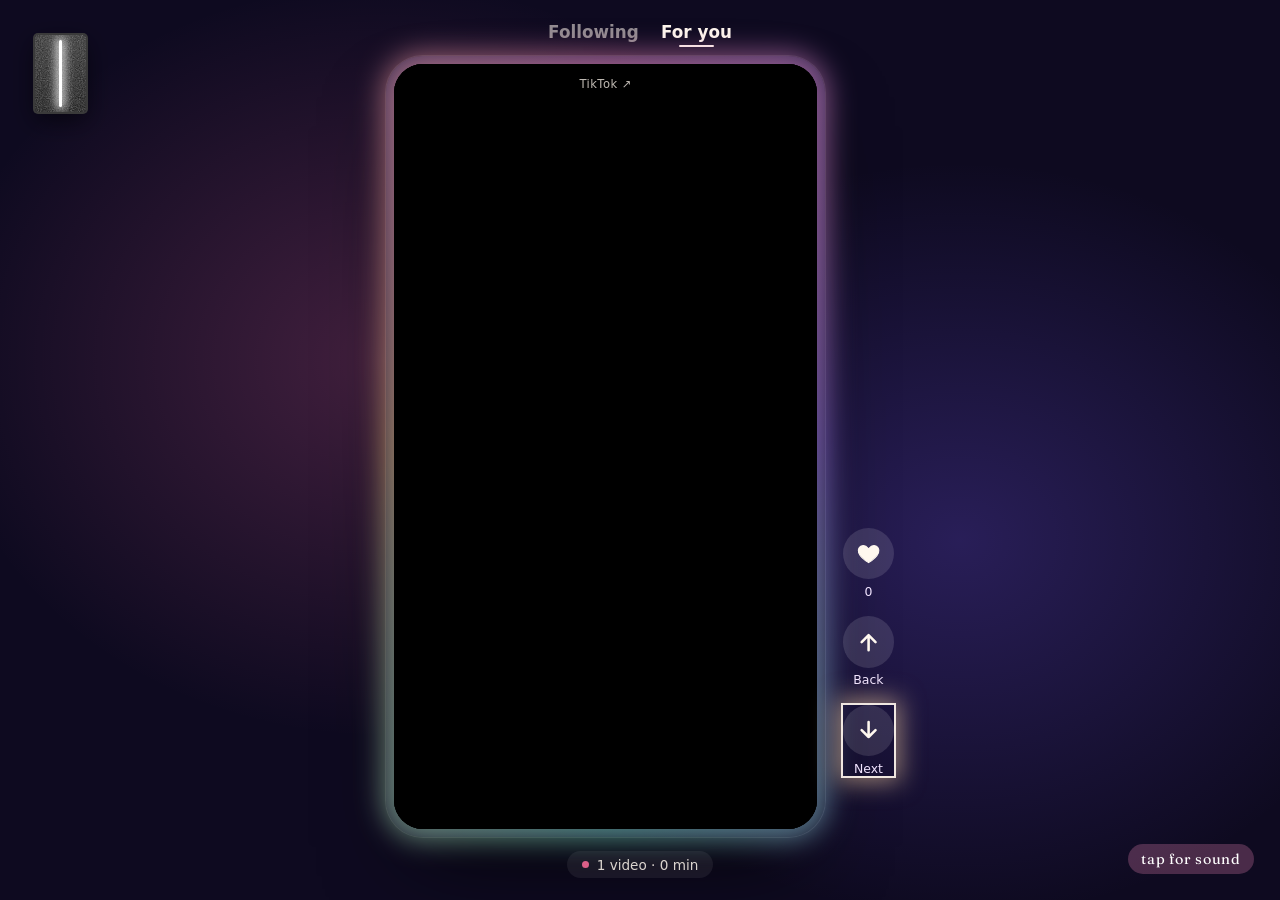
==== commit 80e94cd8: "feat(reels): fluir como TikTok/Instagram con los reproductores oficiales - Lista barajada de todos l" ====
--- a/imagined-world/index.html
+++ b/imagined-world/index.html
@@ -36,6 +36,10 @@
         <button class="iw-reels__btn" id="iw-reels-like" type="button" aria-label="Like this video">
           <svg viewBox="0 0 24 24" aria-hidden="true"><path d="M12 20.5s-7.5-4.6-9.3-9.2C1.4 8 3.4 4.5 6.9 4.5c2.1 0 3.6 1.2 5.1 3 1.5-1.8 3-3 5.1-3 3.5 0 5.5 3.5 4.2 6.8-1.8 4.6-9.3 9.2-9.3 9.2z"/></svg>
           <span id="iw-reels-likes">0</span>
+        </button>
+        <button class="iw-reels__btn" id="iw-reels-prev" type="button" aria-label="Previous video">
+          <svg viewBox="0 0 24 24" aria-hidden="true"><path d="M12 20V6M5.5 12.5 12 6l6.5 6.5" fill="none" stroke-width="2.4" stroke-linecap="round" stroke-linejoin="round"/></svg>
+          <span>Back</span>
         </button>
         <button class="iw-reels__btn" id="iw-reels-next" type="button" aria-label="Next video">
           <svg viewBox="0 0 24 24" aria-hidden="true"><path d="M12 4v14M5.5 11.5 12 18l6.5-6.5" fill="none" stroke-width="2.4" stroke-linecap="round" stroke-linejoin="round"/></svg>
--- a/imagined-world/css/imagined.css
+++ b/imagined-world/css/imagined.css
@@ -437,7 +437,51 @@
 }
 
 .iw-reel--in { transform: translateY(100%); }
+.iw-reel--in-up { transform: translateY(-100%); }
 .iw-reel--out { transform: translateY(-100%); opacity: .4; }
+.iw-reel--out-down { transform: translateY(100%); opacity: .4; }
+
+/* El siguiente, precargado y fuera de la vista (sin sonar) */
+.iw-reel--next {
+  transform: translateY(100%);
+  visibility: hidden;
+  pointer-events: none;
+  transition: none;
+}
+
+/* Capa de gestos: los iframes se "comen" el dedo; esta capa lo recibe.
+   YouTube/TikTok: cubre todo (el toque pausa por la API oficial).
+   Instagram/Facebook: solo franjas laterales (el toque llega al reproductor). */
+.iw-reel-gesture {
+  position: absolute;
+  inset: 0;
+  z-index: 2;
+  touch-action: none;
+  cursor: grab;
+}
+
+/* Deja libre la barra de controles del reproductor (abajo) */
+.iw-reel-gesture:not(.iw-reel-gesture--side) { bottom: 14%; }
+
+.iw-reel-gesture--side { right: auto; width: 18%; bottom: 22%; }
+.iw-reel-gesture--left { left: 0; }
+.iw-reel-gesture--right { left: auto; right: 0; }
+
+.iw-reel-gesture__icon {
+  position: absolute;
+  left: 50%;
+  top: 50%;
+  width: 4.4rem;
+  height: 4.4rem;
+  translate: -50% -50%;
+  border-radius: 50%;
+  background: rgba(0, 0, 0, .45) url("data:image/svg+xml,%3Csvg xmlns='http://www.w3.org/2000/svg' viewBox='0 0 24 24'%3E%3Cpath fill='white' d='M8 5v14l11-7z'/%3E%3C/svg%3E") center / 55% no-repeat;
+  opacity: 0;
+  transition: opacity .25s;
+  pointer-events: none;
+}
+
+.iw-reel--paused .iw-reel-gesture__icon { opacity: 1; }
 
 .iw-reel iframe {
   position: absolute;
@@ -463,15 +507,19 @@
 
 .iw-reel__chip {
   position: absolute;
-  left: .8rem;
-  bottom: .8rem;
+  z-index: 3;
+  color: var(--iw-text);
+  text-decoration: none;
+  left: 50%;
+  top: .6rem;
+  translate: -50% 0;
+  opacity: .75;
   padding: .2rem .6rem;
   border-radius: 999px;
   background: rgba(0, 0, 0, .45);
   font-family: var(--iw-ui);
   font-size: .72rem;
   letter-spacing: .04em;
-  pointer-events: none;
 }
 
 .iw-reel--card {
@@ -606,11 +654,13 @@
   .iw-reels__stage { position: relative; width: 100%; justify-content: center; }
   .iw-reels__phone { width: 100%; height: 100%; max-width: none; aspect-ratio: auto; padding: 5px; border-radius: 1.6rem; }
   .iw-reels__screen { border-radius: 1.3rem; }
+  /* En celular, los botones van al borde izquierdo (a la derecha están los del propio reproductor) */
   .iw-reels__rail {
     position: absolute;
-    right: .7rem;
-    bottom: 14%;
-    z-index: 2;
+    left: .5rem;
+    top: 38%;
+    z-index: 4;
+    gap: .7rem;
     padding: 0;
   }
   .iw-reels__btn span { display: none; }
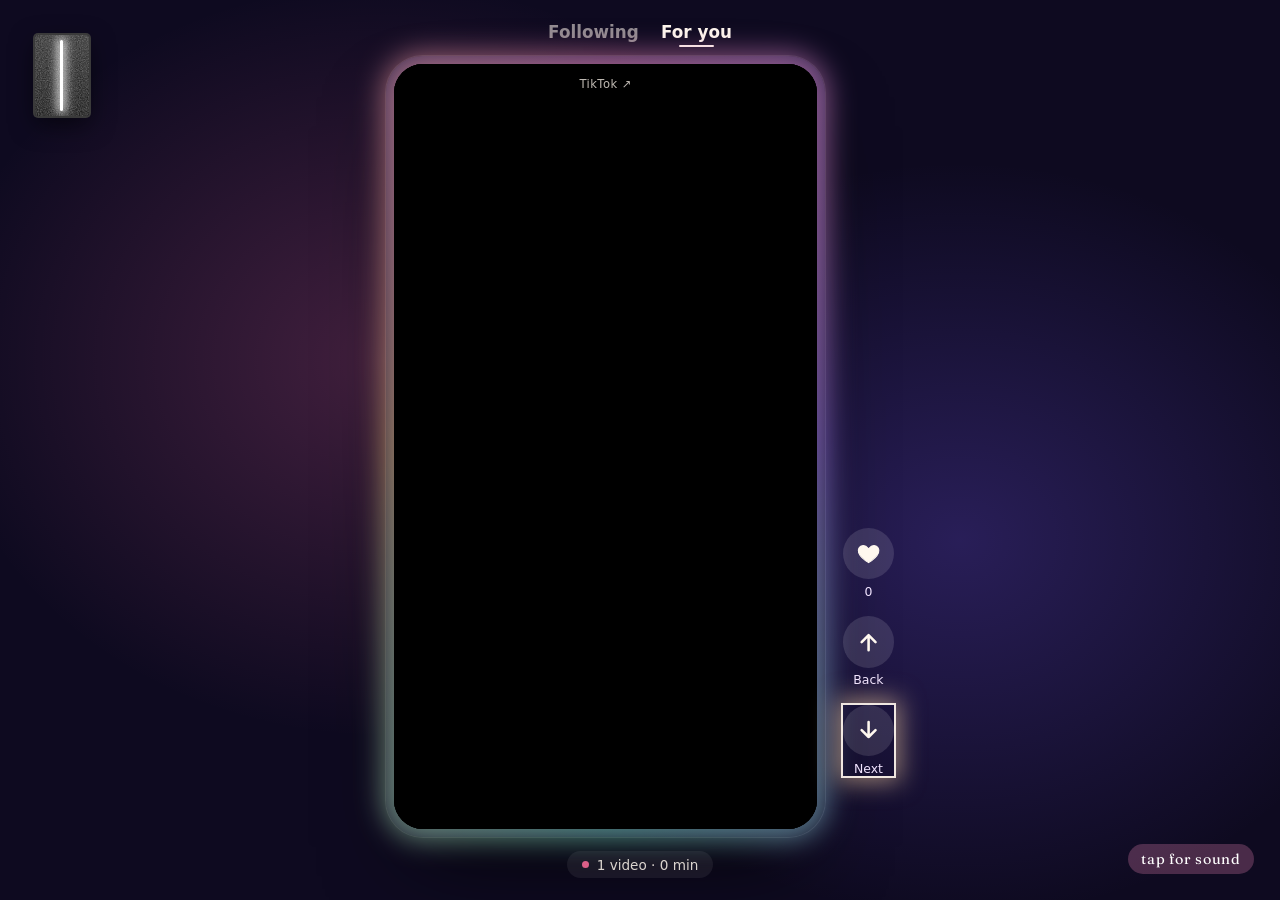
==== commit 3bdb573b: "feat(portal): ventana a la escena de origen y regreso directo al cuarto - El portal muestra en gris " ====
--- a/imagined-world/index.html
+++ b/imagined-world/index.html
@@ -53,10 +53,16 @@
 
   <p class="iw-toast" id="iw-toast" aria-live="polite"></p>
 
-  <!-- PORTAL a la realidad: gris, parpadea y llama la atención cada vez más -->
-  <a class="iw-portal" id="iw-portal" href="../muted-world/index.html" aria-label="A crack back to your room. Return to the real world">
+  <!-- PORTAL a la realidad: una ventana en gris a la escena de la que viniste.
+       Da "chispazos" y llama la atención cada vez más (imagined.js) -->
+  <a class="iw-portal" id="iw-portal" href="../muted-world/index.html" aria-label="A window back to your room. Return to the real world">
     <span class="iw-portal__ring" aria-hidden="true"></span>
-    <span class="iw-portal__door" aria-hidden="true"><span class="iw-portal__crack"></span></span>
+    <span class="iw-portal__door" aria-hidden="true">
+      <span class="iw-portal__view" id="iw-portal-view"></span>
+      <span class="iw-portal__light"></span>
+      <span class="iw-portal__glitch"></span>
+      <span class="iw-portal__crack"></span>
+    </span>
     <span class="iw-portal__msg" id="iw-portal-msg" aria-hidden="true"></span>
   </a>
 
--- a/imagined-world/css/imagined.css
+++ b/imagined-world/css/imagined.css
@@ -216,8 +216,10 @@
 
 /* =========================================================================
    PORTAL A LA REALIDAD
-   Lo único en blanco y negro (como el Muted World). Parpadea como un
-   fluorescente viejo y, con el tiempo, llama más (--louder, --loudest).
+   Lo único en blanco y negro (como el Muted World): una ventana a la
+   escena de la que viniste (iframe ?preview=). Da "chispazos": destellos
+   suaves, bordes con glitch y la luz de la escena que titila. Con el
+   tiempo llama más (--louder a los 20 s, --loudest a los 50 s).
    ========================================================================= */
 .iw-portal {
   position: fixed;
@@ -237,7 +239,8 @@
 
 .iw-portal__door {
   position: relative;
-  width: clamp(2.6rem, 4vw, 3.4rem);
+  width: clamp(2.8rem, 4.2vw, 3.6rem);
+  transform-origin: 0 0;
   aspect-ratio: 2 / 3;
   overflow: hidden;
   border-radius: 3px;
@@ -264,7 +267,7 @@
   position: absolute;
   left: .4rem;
   top: 50%;
-  width: clamp(2.6rem, 4vw, 3.4rem);
+  width: clamp(2.8rem, 4.2vw, 3.6rem);
   aspect-ratio: 2 / 3;
   translate: 0 -50%;
   border: 2px solid rgba(220, 220, 220, .7);
@@ -287,9 +290,66 @@
 }
 
 .iw-portal__msg--on { opacity: 1; }
+/* Al agrandarse la ventana, el mensaje se corre para no taparla */
+.iw-portal__msg { transition: opacity 1.2s var(--iw-ease), translate .6s var(--iw-ease); }
+.iw-portal--live:hover .iw-portal__msg,
+.iw-portal--live:focus-visible .iw-portal__msg { translate: clamp(3.2rem, 4.8vw, 4.2rem) 0; }
 
 .iw-body .iw-portal:hover .iw-portal__door,
 .iw-body .iw-portal:focus-visible .iw-portal__door { scale: 1.12; }
+/* Con la escena cargada, al acercarse la ventana se agranda: se ve el cuarto */
+.iw-body .iw-portal--live:hover .iw-portal__door,
+.iw-body .iw-portal--live:focus-visible .iw-portal__door { scale: 2.1; }
+
+/* La escena del cuarto, escalada (imagined.js calcula el factor) */
+.iw-portal__view { position: absolute; inset: 0; overflow: hidden; }
+.iw-portal__view iframe {
+  position: absolute;
+  left: 50%;
+  top: 0;
+  border: 0;
+  margin-left: -180px;
+  transform-origin: 50% 0;
+  pointer-events: none;
+  opacity: 0;
+  filter: grayscale(1) contrast(1.15) brightness(.85);
+  transition: opacity 1.6s var(--iw-ease);
+}
+.iw-portal--live .iw-portal__view iframe { opacity: 1; }
+/* La grieta de luz solo queda mientras la escena no cargó */
+.iw-portal--live .iw-portal__crack { opacity: 0; animation: none; }
+
+/* Chispazo: la luz de la escena titila */
+.iw-portal__light {
+  position: absolute;
+  inset: 0;
+  pointer-events: none;
+  background: radial-gradient(circle at 50% 38%, rgba(255, 255, 255, .7), transparent 62%);
+  mix-blend-mode: screen;
+  opacity: 0;
+  animation: iw-chispa 7s steps(1) infinite;
+}
+
+/* Glitch leve en los bordes: franjas que se corren un instante */
+.iw-portal__glitch {
+  position: absolute;
+  inset: -2px;
+  pointer-events: none;
+  border: 2px solid rgba(255, 255, 255, .85);
+  border-radius: 4px;
+  clip-path: inset(0 0 100% 0);
+  animation: iw-glitch 5.3s steps(1) infinite;
+}
+
+/* Destello suave alrededor de la ventana */
+.iw-portal--live .iw-portal__door { animation: iw-destello 9s ease-in-out infinite; }
+
+.iw-portal--louder .iw-portal__light { animation-duration: 3.6s; }
+.iw-portal--louder .iw-portal__glitch { animation-duration: 2.8s; }
+.iw-portal--louder.iw-portal--live .iw-portal__door { animation-duration: 4.5s; }
+.iw-portal--loudest .iw-portal__light { animation-duration: 1.9s; }
+.iw-portal--loudest .iw-portal__glitch { animation-duration: 1.5s; }
+.iw-portal--loudest.iw-portal--live .iw-portal__door { animation: iw-destello 2.4s ease-in-out infinite, iw-zumbido 4s ease-in-out infinite; }
 
 .iw-body .iw-portal:focus-visible { box-shadow: 0 0 0 2px #d0d0d0, 0 0 24px 6px rgba(210, 210, 210, .5); }
 
@@ -298,6 +358,27 @@
 .iw-portal--loudest .iw-portal__crack { animation-duration: .9s; }
 .iw-portal--loudest .iw-portal__ring { animation-duration: 1.1s; }
 .iw-portal--loudest .iw-portal__door { animation: iw-zumbido 4s ease-in-out infinite; }
+
+@keyframes iw-chispa {
+  0%, 100% { opacity: 0; }
+  86% { opacity: .85; }
+  87% { opacity: .1; }
+  88% { opacity: .6; }
+  90% { opacity: 0; }
+}
+
+@keyframes iw-glitch {
+  0%, 100% { clip-path: inset(0 0 100% 0); translate: 0 0; }
+  70% { clip-path: inset(12% 0 70% 0); translate: -3px 0; }
+  72% { clip-path: inset(58% 0 30% 0); translate: 3px 0; }
+  74% { clip-path: inset(80% 0 6% 0); translate: -2px 0; }
+  76% { clip-path: inset(0 0 100% 0); translate: 0 0; }
+}
+
+@keyframes iw-destello {
+  0%, 100% { box-shadow: 0 0 0 2px #3a3a3a, 0 8px 24px rgba(0, 0, 0, .55); }
+  50% { box-shadow: 0 0 0 2px #8a8a8a, 0 0 22px 6px rgba(255, 255, 255, .4); }
+}
 
 @keyframes iw-fluorescente {
   0%, 100% { opacity: 1; }
@@ -673,4 +754,8 @@
     animation: none !important;
     transition-duration: .01ms !important;
   }
-}
+  /* Portal: sin destellos, solo un brillo quieto */
+  .iw-portal__door { box-shadow: 0 0 0 2px #8a8a8a, 0 0 18px 4px rgba(255, 255, 255, .3) !important; }
+  .iw-portal__light { opacity: .2; }
+  .iw-portal__ring { display: none; }
+}
--- a/imagined-world/css/experiences.css
+++ b/imagined-world/css/experiences.css
@@ -583,218 +583,482 @@
 
 .iw-video__residue { position: absolute; inset: 0; width: 100%; height: 100%; }
 
-/* =========================================================================
-   COMPUTADORA · JUEGO DE DECISIONES
-   ========================================================================= */
-.iw-choice { font-family: var(--iw-ui); }
-
-.iw-choice__hud {
-  position: absolute;
-  top: clamp(.9rem, 3vw, 1.6rem);
-  right: clamp(.9rem, 3vw, 1.6rem);
-  display: grid;
-  justify-items: end;
-  gap: .2rem;
-  text-align: right;
-}
-
-.iw-choice__name { margin: 0; font-size: .7rem; letter-spacing: .25em; text-transform: uppercase; opacity: .75; }
-.iw-choice__turn { margin: 0; font-size: 1.6rem; font-weight: 800; font-variant-numeric: tabular-nums; text-shadow: 0 2px 14px rgba(0, 0, 0, .5); }
-
-/* El reloj detenido, junto al contador que sí avanza */
-.iw-choice__residue {
-  position: relative;
-  width: clamp(3rem, 6vw, 4.4rem);
-  aspect-ratio: 1;
-  margin-top: .4rem;
-  opacity: .85;
-}
-
-.iw-choice__panel {
-  position: absolute;
-  left: 50%;
-  bottom: clamp(3rem, 8vh, 4.6rem);
-  display: grid;
+.iw-video__back {
+  margin-bottom: .5rem;
+  padding: .45rem .9rem;
+  border: 1px solid rgba(255, 255, 255, .35);
+  border-radius: 2rem;
+  background: rgba(0, 0, 0, .45);
+  font-size: .8rem;
+  font-weight: 600;
+}
+.iw-video__back:hover, .iw-video__back:focus-visible { background: rgba(255, 255, 255, .15); }
+
+/* ---------- Catálogo de plataformas ---------- */
+.iw-tv {
+  position: absolute;
+  inset: 0;
+  z-index: 3;
+  overflow: hidden;
+  background: radial-gradient(ellipse at 50% -10%, #23233a, #08080d 65%);
+  color: #f2f2f6;
+}
+
+.iw-tv__hub {
+  display: grid;
+  align-content: center;
   justify-items: center;
-  gap: .8rem;
-  width: min(54rem, 94vw);
-  translate: -50% 0;
-}
-
-.iw-choice__ask {
-  margin: 0;
-  font-family: var(--iw-font);
-  font-style: italic;
-  font-size: clamp(1.2rem, 2.6vw, 1.7rem);
-  text-shadow: 0 2px 14px rgba(0, 0, 0, .6);
-}
-
-.iw-choice__options {
-  display: grid;
-  grid-template-columns: repeat(3, 1fr);
-  gap: .7rem;
-  width: 100%;
-}
-
-.iw-choice__options--in .iw-choice__opt { animation: iw-chat .45s var(--iw-ease) both; }
-.iw-choice__options--in .iw-choice__opt:nth-child(2) { animation-delay: .08s; }
-.iw-choice__options--in .iw-choice__opt:nth-child(3) { animation-delay: .16s; }
-
-.iw-choice__opt {
+  gap: clamp(1.2rem, 4vh, 2.2rem);
+  height: 100%;
+  padding: clamp(5.6rem, 13vh, 7rem) clamp(1rem, 4vw, 3rem) clamp(3.5rem, 9vh, 5rem);
+  overflow-y: auto;
+}
+
+.iw-tv__ask { margin: 0; font-family: var(--iw-font); font-weight: 500; font-size: clamp(1.5rem, 3.6vw, 2.6rem); text-align: center; }
+
+.iw-tv__grid {
+  display: grid;
+  grid-template-columns: repeat(4, minmax(0, 1fr));
+  gap: clamp(.6rem, 1.6vw, 1.1rem);
+  width: min(60rem, 100%);
+}
+
+.iw-tv__tile {
+  display: grid;
+  place-items: center;
+  aspect-ratio: 16 / 9;
+  padding: .5rem;
+  overflow: hidden;
+  border-radius: .7rem;
+  background: linear-gradient(160deg, #1d1d27, #101016);
+  box-shadow: inset 0 0 0 1px rgba(255, 255, 255, .08), 0 10px 30px rgba(0, 0, 0, .45);
+  transition: transform .25s var(--iw-ease), box-shadow .25s var(--iw-ease);
+}
+.iw-tv__tile:hover, .iw-tv__tile:focus-visible {
+  transform: translateY(-4px) scale(1.04);
+  box-shadow: inset 0 0 0 2px rgba(255, 255, 255, .7), 0 16px 40px rgba(0, 0, 0, .6);
+}
+/* Fondo propio de algunas plataformas */
+.iw-tv__tile[data-id="disney"] { background: radial-gradient(ellipse at 50% 120%, #1f6fb8, #071a3a 70%); }
+.iw-tv__tile[data-id="hbo"] { background: linear-gradient(135deg, #2a0a5e, #12052c); }
+.iw-tv__tile[data-id="paramount"] { background: radial-gradient(ellipse at 50% 0%, #1c4bd8, #071436 75%); }
+.iw-tv__tile[data-id="crunchyroll"] { background: linear-gradient(160deg, #2a1608, #120a05); }
+.iw-tv__tile[data-id="prime"] { background: linear-gradient(160deg, #0d2335, #07121c); }
+
+/* Wordmarks: solo texto con tipografía y color propios (no logos) */
+.iw-tv__mark { display: inline-block; font-size: clamp(1rem, 2.6vw, 1.9rem); line-height: 1; white-space: nowrap; }
+.iw-tv__mark--netflix { color: #e50914; font-family: Impact, "Arial Narrow", sans-serif; font-weight: 700; letter-spacing: .02em; transform: scaleY(1.15); }
+.iw-tv__mark--prime { color: #2ebcff; font-family: var(--iw-ui); font-weight: 700; letter-spacing: -.02em; text-transform: lowercase; }
+.iw-tv__mark--hbo { font-family: var(--iw-ui); font-weight: 800; letter-spacing: .04em; background: linear-gradient(90deg, #fff 40%, #b48cff); -webkit-background-clip: text; background-clip: text; color: transparent; }
+.iw-tv__mark--disney { color: #fff; font-family: "Brush Script MT", "Segoe Script", cursive; font-style: italic; font-size: clamp(1.3rem, 3.2vw, 2.4rem); text-shadow: 0 0 14px rgba(140, 200, 255, .8); }
+.iw-tv__mark--apple { color: #fff; font-family: var(--iw-ui); font-weight: 500; letter-spacing: -.03em; }
+.iw-tv__mark--apple::before { content: "▲ "; font-size: .5em; vertical-align: .35em; opacity: .85; }
+.iw-tv__mark--hulu { color: #1ce783; font-family: var(--iw-ui); font-weight: 900; letter-spacing: -.04em; font-size: clamp(1.3rem, 3.2vw, 2.4rem); }
+.iw-tv__mark--paramount { color: #fff; font-family: var(--iw-font); font-weight: 600; font-style: italic; }
+.iw-tv__mark--paramount::before { content: "✦ "; color: #8fb4ff; font-size: .7em; }
+.iw-tv__mark--crunchyroll { color: #ff7a1a; font-family: var(--iw-ui); font-weight: 800; letter-spacing: -.02em; }
+
+/* ---------- Página de una plataforma ---------- */
+.iw-tv__page {
+  height: 100%;
+  overflow-y: auto;
+  padding: clamp(.9rem, 3vw, 1.8rem) clamp(1rem, 4vw, 3rem) clamp(4rem, 10vh, 5rem);
+  --acc: #fff;
+}
+.iw-tv__page[data-id="netflix"] { --acc: #e50914; }
+.iw-tv__page[data-id="prime"] { --acc: #2ebcff; }
+.iw-tv__page[data-id="hbo"] { --acc: #b48cff; }
+.iw-tv__page[data-id="disney"] { --acc: #5fb2ff; }
+.iw-tv__page[data-id="apple"] { --acc: #e8e8e8; }
+.iw-tv__page[data-id="hulu"] { --acc: #1ce783; }
+.iw-tv__page[data-id="paramount"] { --acc: #3d7bff; }
+.iw-tv__page[data-id="crunchyroll"] { --acc: #ff7a1a; }
+
+/* El encabezado deja libre la esquina del portal */
+.iw-tv__bar {
   display: flex;
   align-items: center;
-  gap: .7rem;
-  min-height: 3.6rem;
-  padding: .8rem 1rem;
-  border: 1px solid rgba(255, 255, 255, .35);
+  justify-content: space-between;
+  gap: 1rem;
+  min-height: 3.4rem;
+  padding-left: clamp(4.6rem, 8vw, 6.4rem);
+}
+
+.iw-tv__back {
+  padding: .5rem 1rem;
+  border: 1px solid rgba(255, 255, 255, .3);
+  border-radius: 2rem;
+  font-size: .85rem;
+  font-weight: 600;
+}
+.iw-tv__back:hover, .iw-tv__back:focus-visible { background: rgba(255, 255, 255, .12); }
+
+/* Afiches abstractos: dos tonos (--a, --b) y una forma según data-forma */
+.iw-tv__hero, .iw-tv__poster {
+  position: relative;
+  overflow: hidden;
+  background:
+    radial-gradient(circle at var(--x) var(--y), hsl(var(--b) 85% 62% / .95), transparent 38%),
+    linear-gradient(160deg, hsl(var(--a) 70% 30%), hsl(var(--b) 60% 12%) 75%, #050508);
+}
+.iw-tv__hero::before, .iw-tv__poster::before {
+  content: "";
+  position: absolute;
+  pointer-events: none;
+  mix-blend-mode: screen;
+  opacity: .55;
+}
+[data-forma="0"]::before { inset: 45% -20% -30% -20%; border-radius: 50%; background: radial-gradient(hsl(var(--a) 90% 70%), transparent 60%); }
+[data-forma="1"]::before { inset: 0; background: repeating-linear-gradient(115deg, transparent 0 18px, hsl(var(--b) 90% 75% / .35) 18px 20px); }
+[data-forma="2"]::before { left: 15%; right: 15%; top: 18%; aspect-ratio: 1; border: 3px solid hsl(var(--a) 90% 80%); border-radius: 50%; }
+[data-forma="3"]::before { inset: 55% 0 0; background: linear-gradient(transparent, hsl(var(--a) 80% 55% / .8)); clip-path: polygon(0 100%, 20% 30%, 40% 70%, 60% 10%, 80% 60%, 100% 25%, 100% 100%); }
+
+.iw-tv__hero {
+  display: grid;
+  align-content: end;
+  justify-items: start;
+  gap: .4rem;
+  min-height: clamp(13rem, 40vh, 22rem);
+  margin-top: 1rem;
+  padding: clamp(1.2rem, 4vw, 2.6rem);
+  border-radius: 1rem;
+}
+.iw-tv__hero::after { content: ""; position: absolute; inset: 0; background: linear-gradient(90deg, rgba(0, 0, 0, .7), transparent 70%); }
+.iw-tv__hero > * { position: relative; z-index: 1; margin: 0; }
+.iw-tv__kicker { font-size: .75rem; letter-spacing: .2em; text-transform: uppercase; color: var(--acc); font-weight: 700; }
+.iw-tv__htitle { font-family: var(--iw-font); font-weight: 600; font-size: clamp(1.8rem, 5vw, 3.6rem); line-height: 1.05; }
+.iw-tv__hgenre { opacity: .75; font-size: .9rem; }
+.iw-tv__play {
+  margin-top: .6rem !important;
+  padding: .75rem 1.6rem;
+  border-radius: .45rem;
+  background: #fff;
+  color: #000;
+  font-weight: 700;
+}
+.iw-tv__play:hover, .iw-tv__play:focus-visible { background: var(--acc); color: #000; }
+
+.iw-tv__row { margin: 1.6rem 0 .8rem; font-size: 1.05rem; font-weight: 700; }
+
+.iw-tv__cards {
+  display: grid;
+  grid-template-columns: repeat(auto-fill, minmax(clamp(7.5rem, 14vw, 10rem), 1fr));
+  gap: clamp(.7rem, 1.6vw, 1.1rem);
+}
+
+.iw-tv__card { display: grid; gap: .45rem; text-align: left; }
+.iw-tv__poster {
+  display: grid;
+  align-content: end;
+  aspect-ratio: 2 / 3;
+  padding: .7rem;
+  border-radius: .6rem;
+  box-shadow: 0 8px 22px rgba(0, 0, 0, .5);
+  transition: transform .25s var(--iw-ease), box-shadow .25s var(--iw-ease);
+}
+.iw-tv__card:hover .iw-tv__poster, .iw-tv__card:focus-visible .iw-tv__poster {
+  transform: translateY(-4px) scale(1.04);
+  box-shadow: 0 0 0 2px var(--acc), 0 14px 30px rgba(0, 0, 0, .6);
+}
+.iw-tv__card:focus-visible { outline: none; }
+.iw-tv__rank {
+  position: absolute;
+  top: .3rem;
+  left: .5rem;
+  z-index: 1;
+  font-family: var(--iw-font);
+  font-weight: 700;
+  font-size: 2rem;
+  color: transparent;
+  -webkit-text-stroke: 1.5px rgba(255, 255, 255, .85);
+}
+.iw-tv__ptitle {
+  position: relative;
+  z-index: 1;
+  font-family: var(--iw-font);
+  font-weight: 700;
+  font-size: clamp(.95rem, 1.6vw, 1.2rem);
+  line-height: 1.1;
+  text-shadow: 0 2px 10px rgba(0, 0, 0, .8);
+}
+.iw-tv__genre { font-size: .75rem; opacity: .65; }
+
+@media (max-width: 40rem) {
+  .iw-tv__grid { grid-template-columns: repeat(2, minmax(0, 1fr)); }
+  .iw-tv__mark { font-size: 1.25rem; }
+  .iw-tv__mark--disney, .iw-tv__mark--hulu { font-size: 1.5rem; }
+  .iw-tv__bar .iw-tv__mark { font-size: 1.1rem; }
+  .iw-tv__cards { grid-template-columns: repeat(3, minmax(0, 1fr)); gap: .6rem; }
+  .iw-tv__ptitle { font-size: .85rem; }
+  .iw-tv__rank { font-size: 1.5rem; }
+}
+
+@media (prefers-reduced-motion: reduce) {
+  .iw-tv__tile, .iw-tv__poster { transition: none; }
+  .iw-tv__tile:hover, .iw-tv__tile:focus-visible,
+  .iw-tv__card:hover .iw-tv__poster, .iw-tv__card:focus-visible .iw-tv__poster { transform: none; }
+}
+
+/* =========================================================================
+   COMPUTADORA · CREAR PERSONAJE Y MUNDO (vóxel)
+   ========================================================================= */
+.iw-cr {
+  position: absolute;
+  inset: 0;
+  display: grid;
+  grid-template-rows: auto 1fr;
+  gap: .8rem;
+  padding: clamp(5.4rem, 12vh, 6.2rem) clamp(.8rem, 3vw, 2rem) clamp(3.4rem, 8vh, 4rem);
+  overflow: hidden;
+  font-family: var(--iw-ui);
+  background: radial-gradient(ellipse at 50% 0%, #3a2a7a, #120c2a 70%);
+}
+
+/* El título deja sitio al portal (arriba a la izquierda) */
+.iw-cr__top { display: flex; align-items: center; justify-content: space-between; gap: 1rem; padding-left: clamp(4.6rem, 8vw, 6.4rem); }
+.iw-cr__step { margin: 0; font-size: clamp(.9rem, 1.6vw, 1.1rem); font-weight: 700; }
+
+/* Contador de cambios con el reloj detenido al lado */
+.iw-cr__count {
+  display: flex;
+  align-items: center;
+  gap: .6rem;
+  margin: 0;
+  padding: .3rem .4rem .3rem .9rem;
+  border-radius: 999px;
+  background: rgba(255, 255, 255, .1);
+  font-size: .9rem;
+  font-variant-numeric: tabular-nums;
+}
+
+.iw-cr__residue { position: relative; width: 2.4rem; height: 2.4rem; }
+
+.iw-cr__pane { min-height: 0; display: grid; gap: 1rem; }
+.iw-cr__pane--char { grid-template-columns: minmax(170px, 230px) 1fr minmax(260px, 340px); }
+.iw-cr__pane--world { grid-template-columns: 1fr minmax(260px, 340px); }
+
+/* La ficha del yo real: en gris, como el cuarto */
+.iw-cr__id {
+  align-self: start;
+  margin: 0;
+  padding: .8rem;
   border-radius: .8rem;
-  background: rgba(16, 10, 40, .55);
-  backdrop-filter: blur(8px);
-  font-size: clamp(.9rem, 1.6vw, 1.05rem);
+  background: #e4e4e4;
+  color: #2a2a2a;
+  filter: grayscale(1);
+  box-shadow: 0 20px 40px -20px #000;
+  font-family: "EB Garamond", Georgia, serif;
+}
+
+.iw-cr__id-head { display: flex; justify-content: space-between; margin: 0 0 .5rem; font-size: .8rem; font-weight: 600; letter-spacing: .08em; }
+.iw-cr__id-head span { font-weight: 400; font-style: italic; opacity: .7; letter-spacing: 0; }
+.iw-cr__id-photo { display: block; width: 100%; height: auto; border-radius: .3rem; }
+
+.iw-cr__id-data {
+  display: grid;
+  grid-template-columns: auto 1fr;
+  gap: .15rem .7rem;
+  margin: .6rem 0 0;
+  font-size: .85rem;
+}
+
+.iw-cr__id-data dt { opacity: .6; }
+.iw-cr__id-data dd { margin: 0; }
+
+.iw-cr__stage {
+  position: relative;
+  min-height: 0;
+  overflow: hidden;
+  border-radius: 1rem;
+  box-shadow: 0 0 0 1px rgba(255, 255, 255, .1), 0 30px 60px -30px #000;
+}
+
+.iw-cr__stage canvas { position: absolute; inset: 0; width: 100%; height: 100%; display: block; }
+
+.iw-cr__panel {
+  display: grid;
+  align-content: start;
+  gap: .5rem;
+  min-height: 0;
+  overflow-y: auto;
+  padding: .8rem;
+  border-radius: 1rem;
+  background: rgba(16, 10, 40, .6);
+  scrollbar-width: thin;
+}
+
+.iw-cr__presets { display: grid; grid-template-columns: repeat(3, 1fr); gap: .4rem; }
+
+.iw-cr__preset {
+  padding: .6rem;
+  border-radius: .6rem;
+  background: linear-gradient(135deg, #ff8fc4, #b38cff);
+  color: #1a1030;
+  font-weight: 800;
+}
+
+.iw-cr__range { display: grid; gap: .2rem; font-size: .8rem; font-weight: 600; }
+.iw-cr__range input { width: 100%; accent-color: #ff8fc4; }
+
+.iw-cr__label { margin: .3rem 0 0; font-size: .7rem; letter-spacing: .18em; text-transform: uppercase; opacity: .7; }
+.iw-cr__row { display: flex; flex-wrap: wrap; gap: .35rem; }
+
+.iw-cr__opt {
+  padding: .4rem .7rem;
+  border-radius: 999px;
+  background: rgba(255, 255, 255, .1);
+  font-size: .8rem;
   font-weight: 600;
-  text-align: left;
-  transition: background-color .2s, translate .2s, border-color .2s;
-}
-
-.iw-body .iw-choice__opt:hover { background: rgba(255, 143, 196, .3); border-color: #ff8fc4; translate: 0 -3px; }
-
-.iw-choice__opt kbd {
-  display: grid;
-  place-items: center;
-  flex: none;
-  width: 1.7rem;
-  height: 1.7rem;
+}
+
+.iw-cr__opt[aria-pressed="true"] { background: #fff; color: #120c24; }
+
+.iw-cr__swatch {
+  width: 1.8rem;
+  height: 1.8rem;
   border-radius: .4rem;
-  background: rgba(255, 255, 255, .15);
-  font: inherit;
-  font-size: .8rem;
-}
-
-@media (max-width: 40rem) {
-  .iw-choice__options { grid-template-columns: 1fr; }
-}
+  background: var(--c);
+  box-shadow: inset 0 -3px 0 rgba(0, 0, 0, .2);
+}
+
+.iw-cr__swatch[aria-pressed="true"] { box-shadow: 0 0 0 2px #fff, inset 0 -3px 0 rgba(0, 0, 0, .2); }
+
+.iw-cr__next {
+  margin-top: .6rem;
+  padding: .8rem;
+  border-radius: .7rem;
+  background: #fff;
+  color: #120c24;
+  font-weight: 800;
+}
+
+.iw-cr__next--back { background: rgba(255, 255, 255, .15); color: #fff; }
+
+/* Celular: la ficha y el avatar lado a lado arriba; los controles debajo */
+@media (max-width: 48rem) {
+  .iw-cr { padding-top: 5.6rem; overflow-y: auto; grid-template-rows: auto auto; }
+  .iw-cr__pane--char { grid-template-columns: 38% 1fr; grid-template-rows: auto auto; }
+  .iw-cr__pane--char .iw-cr__stage { min-height: 15rem; }
+  .iw-cr__pane--char .iw-cr__panel { grid-column: 1 / -1; overflow: visible; }
+  .iw-cr__id { padding: .5rem; }
+  .iw-cr__id-data { font-size: .72rem; }
+  .iw-cr__pane--world { grid-template-columns: 1fr; grid-template-rows: 18rem auto; }
+  .iw-cr__pane--world .iw-cr__panel { overflow: visible; }
+}
+
 
 /* =========================================================================
-   LENTES VR · VOLAR
+   LENTES VR · UN PLANETA QUE NO EXISTE
    ========================================================================= */
-.iw-vr { font-family: var(--iw-ui); }
-
-/* Las dos lentes del visor: negro fuera de los dos círculos */
-.iw-vr__lenses {
+.iw-vr { font-family: var(--iw-ui); background: #0a0b2e; }
+
+/* Las lentes y su borde de colores se dibujan en el canvas (exp-vr.js: crearVisor) */
+
+/* HUD tenue, como proyectado dentro del visor */
+.iw-vr__hud {
+  position: absolute;
+  left: 50%;
+  top: clamp(1.2rem, 6vh, 3rem);
+  display: grid;
+  justify-items: center;
+  gap: .25rem;
+  width: min(26rem, 70vw);
+  translate: -50% 0;
+  color: rgba(190, 255, 240, .7);
+  text-align: center;
+  text-shadow: 0 0 8px rgba(127, 230, 208, .6);
+  pointer-events: none;
+}
+
+.iw-vr__label { margin: 0; font-size: .62rem; letter-spacing: .32em; text-transform: uppercase; }
+.iw-vr__data { margin: 0; font-size: .72rem; font-variant-numeric: tabular-nums; letter-spacing: .06em; }
+
+.iw-vr__compass {
+  width: 100%;
+  overflow: hidden;
+  font-size: .62rem;
+  letter-spacing: .2em;
+  white-space: nowrap;
+  border-top: 1px solid rgba(127, 230, 208, .3);
+  padding-top: .2rem;
+  -webkit-mask: linear-gradient(90deg, transparent, #000 25%, #000 75%, transparent);
+  mask: linear-gradient(90deg, transparent, #000 25%, #000 75%, transparent);
+}
+
+.iw-vr__compass span { display: inline-block; }
+
+/* La ventana encendida: fija en el horizonte, nunca se acerca */
+.iw-vr__residue {
+  left: 46%;
+  top: calc(56% - 3rem);
+  width: clamp(2rem, 3.4vw, 2.8rem);
+  aspect-ratio: 1;
+  opacity: .75;
+}
+
+/* =========================================================================
+   CONSOLA · MINI PLATAFORMERO
+   ========================================================================= */
+.iw-plat { position: absolute; inset: 0; font-family: var(--iw-ui); background: #6aa8ff; }
+
+.iw-plat__canvas {
   position: absolute;
   inset: 0;
-  pointer-events: none;
-  background: #000;
-  -webkit-mask:
-    radial-gradient(circle at 30% 50%, transparent 0 34vmax, #000 calc(34vmax + 2px)),
-    radial-gradient(circle at 70% 50%, transparent 0 34vmax, #000 calc(34vmax + 2px));
-  -webkit-mask-composite: source-in;
-  mask:
-    radial-gradient(circle at 30% 50%, transparent 0 34vmax, #000 calc(34vmax + 2px)),
-    radial-gradient(circle at 70% 50%, transparent 0 34vmax, #000 calc(34vmax + 2px));
-  mask-composite: intersect;
-  opacity: .85;
-}
-
-.iw-vr__hud {
+  width: 100%;
+  height: 100%;
+  display: block;
+  image-rendering: pixelated;
+  touch-action: none;
+}
+
+.iw-plat__help {
   position: absolute;
   left: 50%;
   top: clamp(1rem, 4vh, 2rem);
-  display: grid;
-  justify-items: center;
-  gap: .15rem;
+  margin: 0;
+  padding: .4rem .9rem;
   translate: -50% 0;
-  padding: .6rem 1.2rem;
-  border: 1px solid rgba(127, 230, 208, .45);
-  border-radius: .8rem;
-  background: rgba(6, 10, 30, .45);
-  text-align: center;
-}
-
-.iw-vr__label { margin: 0; font-size: .65rem; letter-spacing: .3em; text-transform: uppercase; color: #7fe6d0; }
-.iw-vr__goal { margin: 0; font-family: var(--iw-font); font-style: italic; font-size: clamp(1.1rem, 2.4vw, 1.5rem); }
-.iw-vr__dist { margin: 0; font-size: .8rem; font-variant-numeric: tabular-nums; opacity: .8; }
-
-.iw-vr__banner {
-  position: absolute;
-  left: 50%;
-  top: 40%;
-  margin: 0;
-  translate: -50% -50%;
-  font-size: clamp(1.6rem, 4vw, 2.8rem);
-  font-weight: 700;
-  letter-spacing: .06em;
-  text-shadow: 0 0 24px #7fe6d0;
-  opacity: 0;
+  border-radius: 999px;
+  background: rgba(20, 30, 70, .45);
+  font-size: .85rem;
+  font-weight: 600;
+  transition: opacity 1s;
   pointer-events: none;
 }
 
-.iw-vr__banner--on { animation: iw-banner 1.6s var(--iw-ease) both; }
-
-/* La ventana encendida: fija en el horizonte, nunca se acerca */
-.iw-vr__residue {
-  left: 32%;
-  top: calc(46% - 3.4rem);
-  width: clamp(2.2rem, 4vw, 3rem);
-  aspect-ratio: 1;
-  opacity: .7;
-}
-
-/* =========================================================================
-   CONSOLA · CONSTRUIR
-   ========================================================================= */
-.iw-sand { font-family: var(--iw-ui); cursor: cell; }
-
-.iw-sand__count {
-  position: absolute;
-  top: clamp(.9rem, 3vw, 1.6rem);
-  right: clamp(.9rem, 3vw, 1.6rem);
-  margin: 0;
-  padding: .4rem .8rem;
-  border-radius: 999px;
-  background: rgba(20, 30, 70, .35);
-  font-size: .85rem;
-}
-
-.iw-sand__palette {
-  position: absolute;
-  left: 50%;
-  bottom: clamp(3rem, 8vh, 4.4rem);
-  display: flex;
-  flex-wrap: wrap;
-  justify-content: center;
-  gap: .45rem;
-  max-width: 94vw;
-  padding: .55rem;
-  translate: -50% 0;
-  border-radius: 1rem;
-  background: rgba(20, 24, 60, .5);
-  backdrop-filter: blur(8px);
-}
-
-.iw-sand__swatch {
-  position: relative;
-  width: 2.6rem;
-  height: 2.6rem;
-  border-radius: .5rem;
-  background: var(--c);
-  box-shadow: inset 0 -4px 0 rgba(0, 0, 0, .18);
-  transition: translate .15s;
-}
-
-.iw-sand__swatch--erase {
-  background: repeating-linear-gradient(45deg, #ffffff 0 6px, #d8d8e8 6px 12px);
-}
-
-.iw-sand__swatch kbd {
-  position: absolute;
-  right: 3px;
-  bottom: 2px;
-  font: 600 .62rem var(--iw-ui);
-  color: rgba(0, 0, 0, .5);
-}
-
-.iw-sand__swatch[aria-checked="true"] {
-  translate: 0 -5px;
-  box-shadow: 0 0 0 3px #fff, 0 8px 18px rgba(0, 0, 0, .35);
-}
+.iw-plat__help--off { opacity: 0; }
+
+/* Botones táctiles: solo en pantallas táctiles o estrechas */
+.iw-plat__pad { display: none; }
+
+@media (pointer: coarse), (max-width: 40rem) {
+  .iw-plat__pad {
+    position: absolute;
+    left: 0;
+    right: 0;
+    bottom: .9rem;
+    display: flex;
+    gap: .8rem;
+    padding: 0 1rem;
+    pointer-events: none;
+  }
+
+  .iw-plat__btn {
+    width: 4rem;
+    height: 4rem;
+    border-radius: 50%;
+    background: rgba(20, 30, 70, .45);
+    color: #fff;
+    font-size: 1.5rem;
+    pointer-events: auto;
+    touch-action: none;
+    user-select: none;
+    -webkit-user-select: none;
+  }
+
+  .iw-plat__btn--jump { margin-left: auto; width: 4.8rem; height: 4.8rem; background: rgba(255, 143, 196, .55); }
+  .iw-plat__btn--on { background: rgba(255, 255, 255, .45); }
+
+  /* El botón de sonido sube para no chocar con el de saltar */
+  .iw-body[data-medium="sandbox"] .iw-mute { top: clamp(.9rem, 3vw, 1.6rem); bottom: auto; }
+}
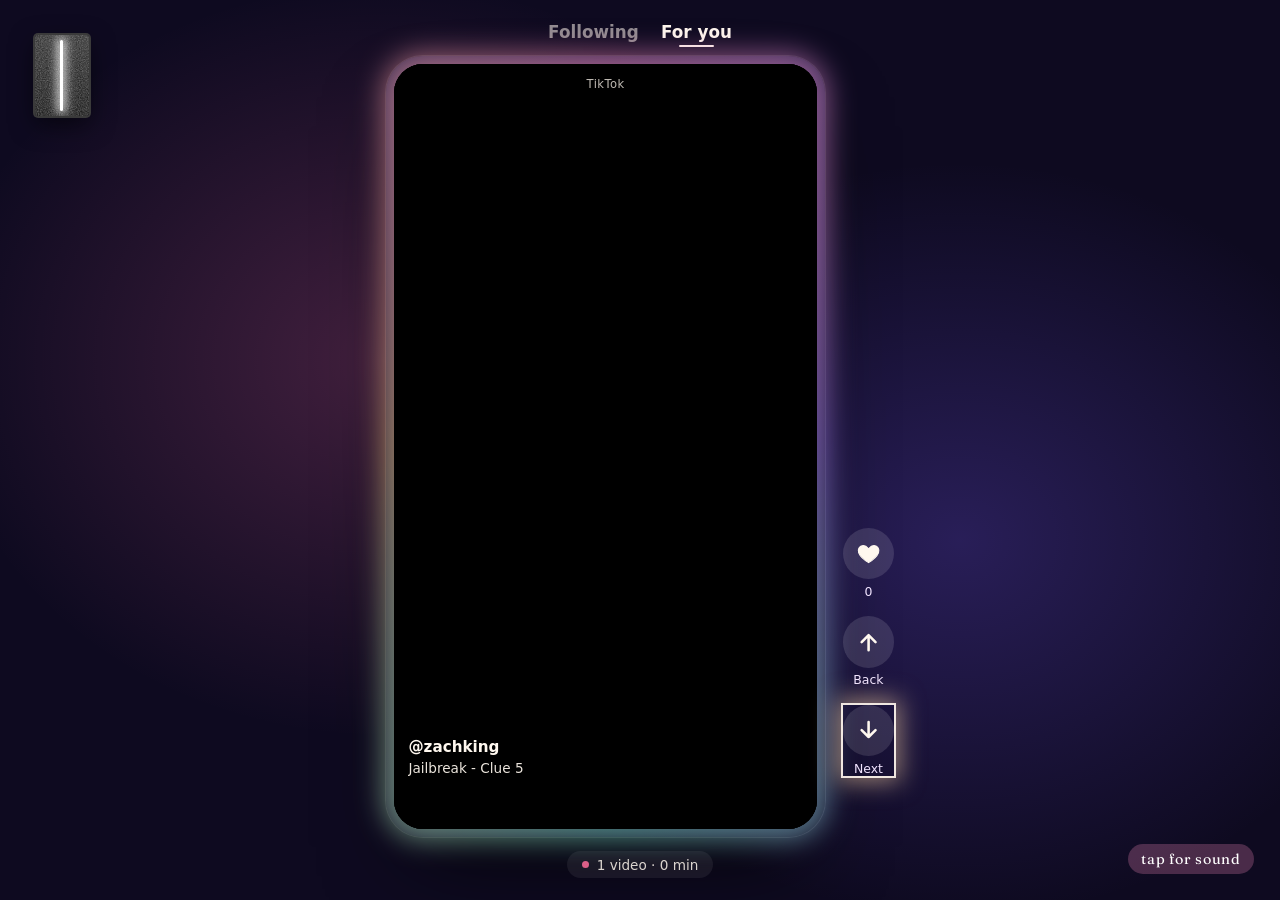
==== commit fc378bd3: "fix(reels): feed tipo For you con TikToks populares, autoplay y sin salir de la página - TikTok siem" ====
--- a/imagined-world/index.html
+++ b/imagined-world/index.html
@@ -80,6 +80,7 @@
   <script src="js/audio.js"></script>
   <script src="js/residual-motif.js"></script>
   <script src="js/media-links.js"></script>   <!-- ← tus 10 links -->
+  <script src="js/media-pool.js"></script>    <!-- banco de videos populares (feed sin cuenta) -->
   <script src="js/reels.js"></script>         <!-- celular -->
   <script src="js/exp-video.js"></script>     <!-- portátil -->
   <script src="js/exp-online.js"></script>    <!-- mando -->
--- a/imagined-world/css/imagined.css
+++ b/imagined-world/css/imagined.css
@@ -543,6 +543,31 @@
 
 /* Deja libre la barra de controles del reproductor (abajo) */
 .iw-reel-gesture:not(.iw-reel-gesture--side) { bottom: 14%; }
+/* TikTok sin descripción propia: solo queda libre su barra de progreso */
+.iw-reel[data-platform="TikTok"] .iw-reel-gesture:not(.iw-reel-gesture--side) { bottom: 2.6rem; }
+
+/* Autor y texto del video, como en el feed de la app */
+.iw-reel__info {
+  position: absolute;
+  z-index: 3;
+  left: .9rem;
+  right: 4.5rem;
+  bottom: 3.2rem;
+  pointer-events: none;
+  font-family: var(--iw-ui);
+  text-shadow: 0 1px 4px rgba(0, 0, 0, .8);
+}
+.iw-reel__author { margin: 0 0 .25rem; font-weight: 700; font-size: .95rem; }
+.iw-reel__caption {
+  margin: 0;
+  font-size: .85rem;
+  line-height: 1.3;
+  opacity: .92;
+  display: -webkit-box;
+  -webkit-line-clamp: 2;
+  -webkit-box-orient: vertical;
+  overflow: hidden;
+}
 
 .iw-reel-gesture--side { right: auto; width: 18%; bottom: 22%; }
 .iw-reel-gesture--left { left: 0; }
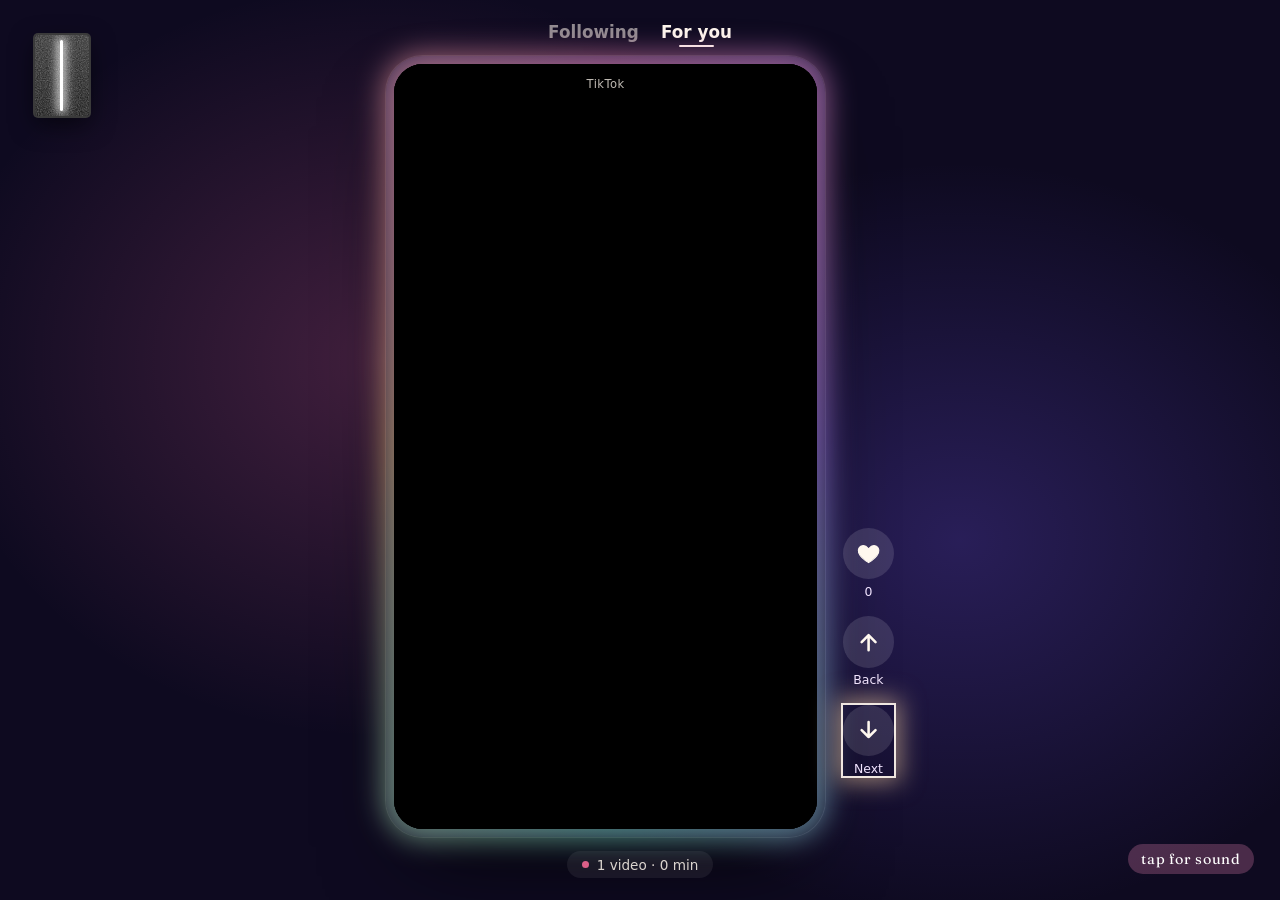
==== commit ddec25ad: "feat(reels): los 8 TikToks elegidos por el usuario; banco popular apagado Co-Authored-By: Claude Opu" ====
--- a/imagined-world/index.html
+++ b/imagined-world/index.html
@@ -80,7 +80,8 @@
   <script src="js/audio.js"></script>
   <script src="js/residual-motif.js"></script>
   <script src="js/media-links.js"></script>   <!-- ← tus 10 links -->
-  <script src="js/media-pool.js"></script>    <!-- banco de videos populares (feed sin cuenta) -->
+  <!-- Banco de videos populares, apagado: el feed usa solo media-links.js. Para mezclarlo, quitar el comentario:
+  <script src="js/media-pool.js"></script> -->
   <script src="js/reels.js"></script>         <!-- celular -->
   <script src="js/exp-video.js"></script>     <!-- portátil -->
   <script src="js/exp-online.js"></script>    <!-- mando -->
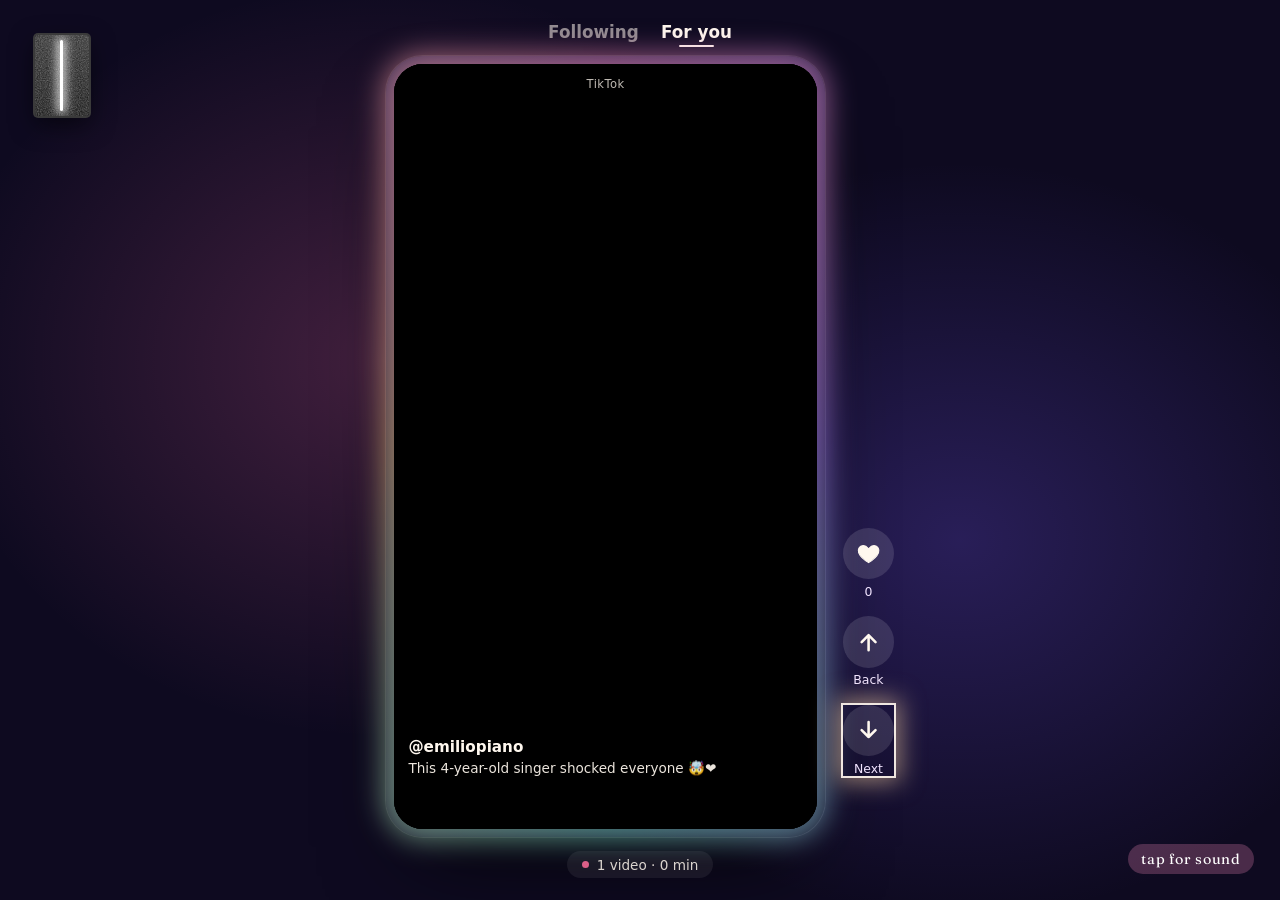
==== commit 31091cbb: "fix(reels): filtro de contenido antes de mostrar los TikTok y sin 404 de recursos - content-filter.j" ====
--- a/imagined-world/index.html
+++ b/imagined-world/index.html
@@ -3,6 +3,7 @@
 <head>
   <meta charset="UTF-8">
   <meta name="viewport" content="width=device-width, initial-scale=1">
+  <link rel="icon" href="data:,">
   <title>Imagined World · Digital Escapism</title>
   <meta name="description" content="Imagined World: what the device gives you. Part of Digital Escapism.">
   <meta name="theme-color" content="#0e0a20">
@@ -80,8 +81,8 @@
   <script src="js/audio.js"></script>
   <script src="js/residual-motif.js"></script>
   <script src="js/media-links.js"></script>   <!-- ← tus 10 links -->
-  <!-- Banco de videos populares, apagado: el feed usa solo media-links.js. Para mezclarlo, quitar el comentario:
-  <script src="js/media-pool.js"></script> -->
+  <script src="js/media-pool.js"></script>    <!-- banco de videos populares (feed sin cuenta) -->
+  <script src="js/content-filter.js"></script>  <!-- filtro: revisa los videos antes de mostrarlos -->
   <script src="js/reels.js"></script>         <!-- celular -->
   <script src="js/exp-video.js"></script>     <!-- portátil -->
   <script src="js/exp-online.js"></script>    <!-- mando -->
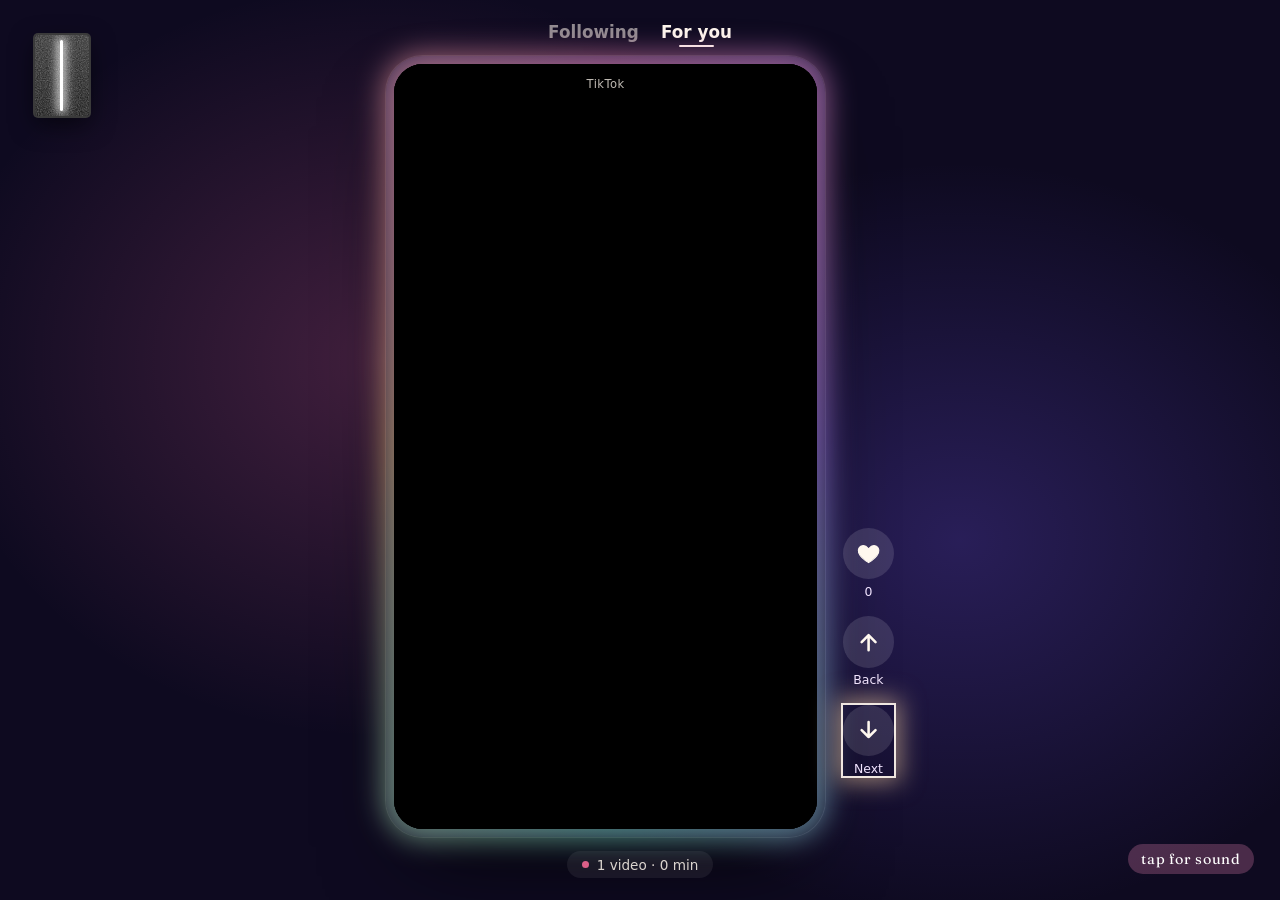
==== commit 7e7e6165: "Merge main: los 10 links del usuario (marcados revisados) con el filtro Se conserva la lista de medi" ====
--- a/imagined-world/index.html
+++ b/imagined-world/index.html
@@ -81,7 +81,8 @@
   <script src="js/audio.js"></script>
   <script src="js/residual-motif.js"></script>
   <script src="js/media-links.js"></script>   <!-- ← tus 10 links -->
-  <script src="js/media-pool.js"></script>    <!-- banco de videos populares (feed sin cuenta) -->
+  <!-- Banco de videos populares, apagado: el feed usa solo media-links.js. Para mezclarlo, quitar el comentario:
+  <script src="js/media-pool.js"></script> -->
   <script src="js/content-filter.js"></script>  <!-- filtro: revisa los videos antes de mostrarlos -->
   <script src="js/reels.js"></script>         <!-- celular -->
   <script src="js/exp-video.js"></script>     <!-- portátil -->
